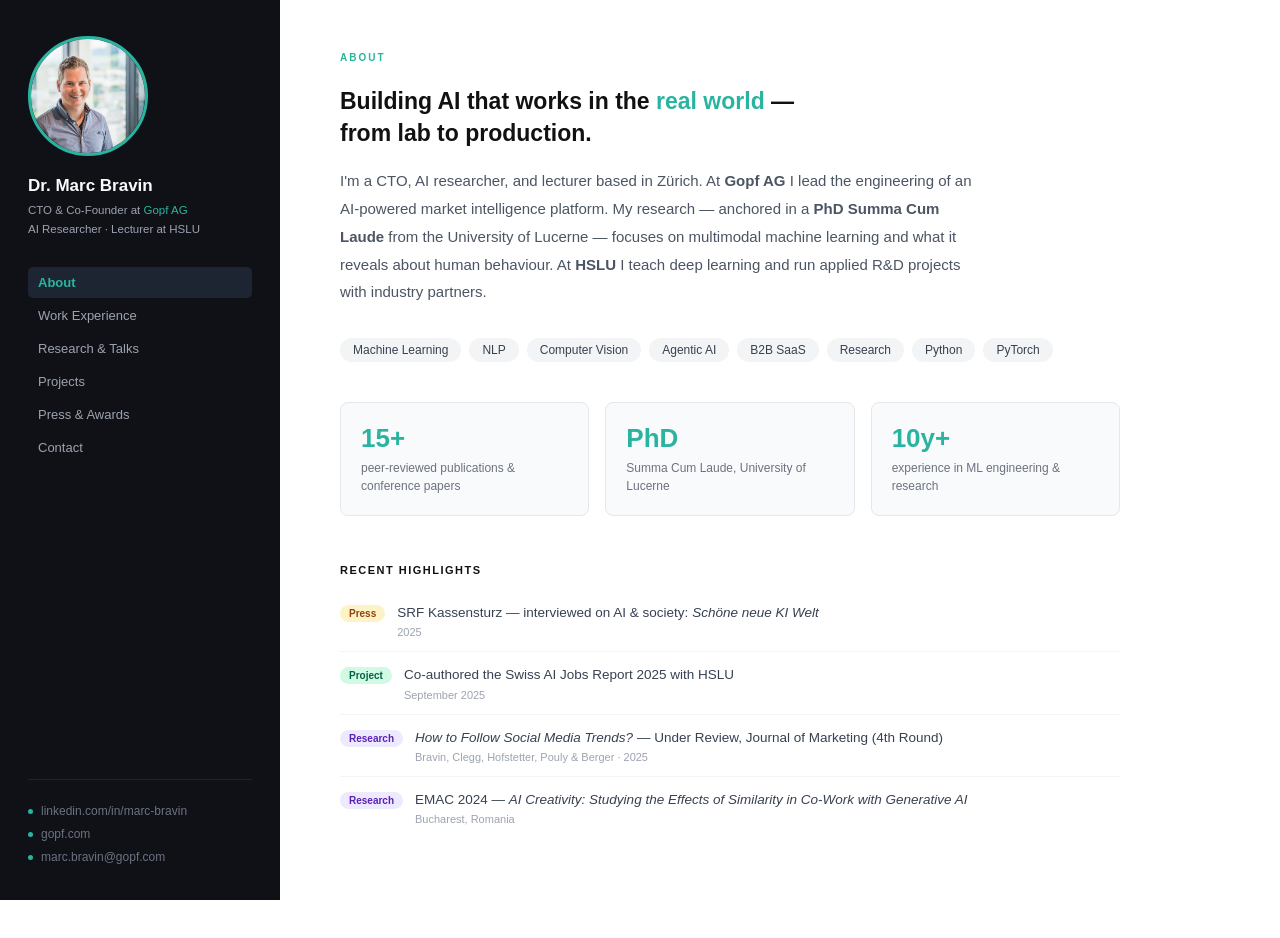
==== index.html @ 8e1df4fa "feat: add about page" ====
<!DOCTYPE html>
<html lang="en">
<head>
  <meta charset="UTF-8">
  <meta name="viewport" content="width=device-width, initial-scale=1.0">
  <title>Dr. Marc Bravin</title>
  <link rel="stylesheet" href="assets/style.css">
</head>
<body>

<aside class="sidebar">
  <div class="sidebar-photo">
    <img src="assets/foto_marc_bravin.jpeg" alt="Dr. Marc Bravin">
  </div>
  <h1>Dr. Marc Bravin</h1>
  <p class="subtitle">
    CTO &amp; Co-Founder at <span>Gopf AG</span><br>
    AI Researcher · Lecturer at HSLU
  </p>
  <nav>
    <a href="index.html" class="active">About</a>
    <a href="work.html">Work Experience</a>
    <a href="research.html">Research &amp; Talks</a>
    <a href="projects.html">Projects</a>
    <a href="press.html">Press &amp; Awards</a>
    <a href="contact.html">Contact</a>
  </nav>
  <div class="sidebar-links">
    <a href="https://www.linkedin.com/in/marc-bravin" target="_blank"><span class="dot"></span>linkedin.com/in/marc-bravin</a>
    <a href="https://gopf.com" target="_blank"><span class="dot"></span>gopf.com</a>
    <a href="mailto:marc.bravin@gopf.com"><span class="dot"></span>marc.bravin@gopf.com</a>
  </div>
</aside>

<main class="main">
  <p class="section-label">About</p>

  <h1 class="page-title">
    Building AI that works in the <em>real world</em> —<br>
    from lab to production.
  </h1>

  <p class="lead">
    I'm a CTO, AI researcher, and lecturer based in Zürich. At <strong>Gopf AG</strong>
    I lead the engineering of an AI-powered market intelligence platform. My research —
    anchored in a <strong>PhD Summa Cum Laude</strong> from the University of Lucerne —
    focuses on multimodal machine learning and what it reveals about human behaviour.
    At <strong>HSLU</strong> I teach deep learning and run applied R&amp;D projects with
    industry partners.
  </p>

  <div class="badges">
    <span class="badge">Machine Learning</span>
    <span class="badge">NLP</span>
    <span class="badge">Computer Vision</span>
    <span class="badge">Agentic AI</span>
    <span class="badge">B2B SaaS</span>
    <span class="badge">Research</span>
    <span class="badge">Python</span>
    <span class="badge">PyTorch</span>
  </div>

  <div class="highlights">
    <div class="highlight-card">
      <div class="num">15+</div>
      <div class="desc">peer-reviewed publications &amp; conference papers</div>
    </div>
    <div class="highlight-card">
      <div class="num">PhD</div>
      <div class="desc">Summa Cum Laude, University of Lucerne</div>
    </div>
    <div class="highlight-card">
      <div class="num">10y+</div>
      <div class="desc">experience in ML engineering &amp; research</div>
    </div>
  </div>

  <div class="recent-section">
    <h3>Recent Highlights</h3>
    <div class="recent-item">
      <span class="recent-tag tag-press">Press</span>
      <div>
        <div class="item-text">SRF Kassensturz — interviewed on AI &amp; society: <em>Schöne neue KI Welt</em></div>
        <div class="item-date">2025</div>
      </div>
    </div>
    <div class="recent-item">
      <span class="recent-tag tag-project">Project</span>
      <div>
        <div class="item-text">Co-authored the Swiss AI Jobs Report 2025 with HSLU</div>
        <div class="item-date">September 2025</div>
      </div>
    </div>
    <div class="recent-item">
      <span class="recent-tag tag-research">Research</span>
      <div>
        <div class="item-text"><em>How to Follow Social Media Trends?</em> — Under Review, Journal of Marketing (4th Round)</div>
        <div class="item-date">Bravin, Clegg, Hofstetter, Pouly &amp; Berger · 2025</div>
      </div>
    </div>
    <div class="recent-item">
      <span class="recent-tag tag-research">Research</span>
      <div>
        <div class="item-text">EMAC 2024 — <em>AI Creativity: Studying the Effects of Similarity in Co-Work with Generative AI</em></div>
        <div class="item-date">Bucharest, Romania</div>
      </div>
    </div>
  </div>
</main>

</body>
</html>
---- assets/style.css ----
/* ===== RESET & BASE ===== */
*, *::before, *::after { box-sizing: border-box; margin: 0; padding: 0; }
html { font-size: 16px; }
body {
  font-family: -apple-system, BlinkMacSystemFont, 'Segoe UI', Helvetica, Arial, sans-serif;
  display: flex;
  min-height: 100vh;
  background: #fff;
  color: #374151;
}
a { color: inherit; text-decoration: none; }

/* ===== SIDEBAR ===== */
.sidebar {
  width: 280px;
  min-width: 280px;
  background: #0f1117;
  color: #fff;
  position: fixed;
  top: 0; left: 0; bottom: 0;
  display: flex;
  flex-direction: column;
  padding: 36px 28px;
  overflow-y: auto;
  z-index: 100;
}
.sidebar-photo {
  width: 120px;
  height: 120px;
  border-radius: 50%;
  border: 3px solid #2ab4a0;
  overflow: hidden;
  margin-bottom: 20px;
  flex-shrink: 0;
}
.sidebar-photo img {
  width: 100%;
  height: 100%;
  object-fit: cover;
  display: block;
}
.sidebar h1 {
  font-size: 17px;
  font-weight: 700;
  color: #f9fafb;
  margin-bottom: 5px;
}
.sidebar .subtitle {
  font-size: 11.5px;
  color: #9ca3af;
  line-height: 1.65;
  margin-bottom: 28px;
}
.sidebar .subtitle span { color: #2ab4a0; }

/* ===== NAV ===== */
nav { display: flex; flex-direction: column; gap: 2px; }
nav a {
  display: block;
  padding: 8px 10px;
  border-radius: 5px;
  font-size: 13px;
  color: #9ca3af;
  transition: background 0.15s, color 0.15s;
}
nav a:hover { background: #1e2532; color: #f9fafb; }
nav a.active { background: #1e2532; color: #2ab4a0; font-weight: 600; }

/* ===== SIDEBAR LINKS ===== */
.sidebar-links {
  margin-top: auto;
  padding-top: 24px;
  border-top: 1px solid #1e2532;
  display: flex;
  flex-direction: column;
  gap: 9px;
}
.sidebar-links a {
  font-size: 12px;
  color: #6b7280;
  display: flex;
  align-items: center;
  gap: 8px;
  transition: color 0.15s;
}
.sidebar-links a:hover { color: #2ab4a0; }
.dot {
  width: 5px;
  height: 5px;
  border-radius: 50%;
  background: #2ab4a0;
  flex-shrink: 0;
}

/* ===== MAIN CONTENT ===== */
.main {
  margin-left: 280px;
  flex: 1;
  padding: 52px 60px;
  max-width: 900px;
}

/* ===== TYPOGRAPHY ===== */
.section-label {
  font-size: 10px;
  font-weight: 700;
  letter-spacing: 2px;
  color: #2ab4a0;
  text-transform: uppercase;
  margin-bottom: 22px;
}
.page-title {
  font-size: 23px;
  font-weight: 700;
  color: #111;
  line-height: 1.4;
  margin-bottom: 18px;
}
.page-title em { color: #2ab4a0; font-style: normal; }
.lead {
  font-size: 15px;
  color: #4b5563;
  line-height: 1.85;
  margin-bottom: 32px;
  max-width: 640px;
}

/* ===== BADGES ===== */
.badges { display: flex; flex-wrap: wrap; gap: 8px; margin-bottom: 40px; }
.badge {
  background: #f3f4f6;
  color: #374151;
  padding: 5px 13px;
  border-radius: 20px;
  font-size: 12px;
  font-weight: 500;
}

/* ===== HIGHLIGHT CARDS ===== */
.highlights {
  display: grid;
  grid-template-columns: repeat(3, 1fr);
  gap: 16px;
  margin-bottom: 48px;
}
.highlight-card {
  background: #f9fafb;
  border: 1px solid #e5e7eb;
  border-radius: 8px;
  padding: 20px;
}
.highlight-card .num {
  font-size: 26px;
  font-weight: 800;
  color: #2ab4a0;
  margin-bottom: 5px;
}
.highlight-card .desc {
  font-size: 12px;
  color: #6b7280;
  line-height: 1.5;
}

/* ===== RECENT HIGHLIGHTS ===== */
.recent-section { margin-bottom: 48px; }
.recent-section h3 {
  font-size: 11px;
  font-weight: 700;
  color: #111;
  letter-spacing: 1.5px;
  text-transform: uppercase;
  margin-bottom: 14px;
}
.recent-item {
  display: flex;
  align-items: flex-start;
  gap: 12px;
  padding: 13px 0;
  border-bottom: 1px solid #f3f4f6;
}
.recent-item:last-child { border-bottom: none; }
.recent-tag {
  font-size: 10px;
  font-weight: 600;
  padding: 3px 9px;
  border-radius: 10px;
  white-space: nowrap;
  margin-top: 2px;
  flex-shrink: 0;
}
.tag-press { background: #fef3c7; color: #92400e; }
.tag-research { background: #ede9fe; color: #5b21b6; }
.tag-project { background: #d1fae5; color: #065f46; }
.recent-item .item-text { font-size: 13.5px; color: #374151; line-height: 1.5; }
.recent-item .item-date { font-size: 11px; color: #9ca3af; margin-top: 3px; }

/* ===== TIMELINE (Work Experience) ===== */
.timeline { display: flex; flex-direction: column; gap: 0; }
.timeline-item {
  display: flex;
  gap: 24px;
  padding-bottom: 36px;
  position: relative;
}
.timeline-item::before {
  content: '';
  position: absolute;
  left: 11px;
  top: 20px;
  bottom: 0;
  width: 2px;
  background: #e5e7eb;
}
.timeline-item:last-child::before { display: none; }
.timeline-dot {
  width: 24px;
  height: 24px;
  border-radius: 50%;
  border: 2px solid #e5e7eb;
  background: #fff;
  flex-shrink: 0;
  margin-top: 2px;
  z-index: 1;
}
.timeline-dot.active {
  border-color: #2ab4a0;
  background: #2ab4a0;
}
.timeline-body { flex: 1; }
.timeline-role {
  font-size: 15px;
  font-weight: 700;
  color: #111;
  margin-bottom: 2px;
}
.timeline-company {
  font-size: 13px;
  color: #2ab4a0;
  font-weight: 600;
  margin-bottom: 3px;
}
.timeline-date {
  font-size: 12px;
  color: #9ca3af;
  margin-bottom: 10px;
}
.timeline-body ul {
  padding-left: 16px;
  display: flex;
  flex-direction: column;
  gap: 5px;
}
.timeline-body li { font-size: 13.5px; color: #4b5563; line-height: 1.6; }

/* ===== PUBLICATIONS ===== */
.pub-section { margin-bottom: 40px; }
.pub-section-title {
  font-size: 11px;
  font-weight: 700;
  letter-spacing: 1.5px;
  text-transform: uppercase;
  color: #111;
  margin-bottom: 16px;
  padding-bottom: 8px;
  border-bottom: 2px solid #2ab4a0;
}
.featured-paper {
  background: #f0fdf9;
  border: 1px solid #2ab4a0;
  border-radius: 8px;
  padding: 20px;
  margin-bottom: 32px;
}
.featured-paper .paper-badge {
  display: inline-block;
  background: #2ab4a0;
  color: #fff;
  font-size: 10px;
  font-weight: 700;
  letter-spacing: 1px;
  text-transform: uppercase;
  padding: 3px 10px;
  border-radius: 10px;
  margin-bottom: 10px;
}
.featured-paper .paper-title {
  font-size: 15px;
  font-weight: 700;
  color: #111;
  margin-bottom: 6px;
}
.featured-paper .paper-authors {
  font-size: 12.5px;
  color: #6b7280;
  margin-bottom: 8px;
}
.featured-paper .paper-meta {
  font-size: 12px;
  color: #4b5563;
}
.featured-paper .paper-meta a { color: #2ab4a0; text-decoration: underline; }
.pub-entry {
  padding: 14px 0;
  border-bottom: 1px solid #f3f4f6;
}
.pub-entry:last-child { border-bottom: none; }
.pub-entry .pub-title {
  font-size: 13.5px;
  font-weight: 600;
  color: #111;
  margin-bottom: 4px;
  font-style: italic;
}
.pub-entry .pub-authors { font-size: 12.5px; color: #4b5563; margin-bottom: 3px; }
.pub-entry .pub-venue { font-size: 12px; color: #9ca3af; }

/* ===== TEACHING TABLE ===== */
.table-wrap { overflow-x: auto; margin-bottom: 40px; }
table { width: 100%; border-collapse: collapse; font-size: 13.5px; }
thead th {
  text-align: left;
  font-size: 10px;
  font-weight: 700;
  letter-spacing: 1px;
  text-transform: uppercase;
  color: #9ca3af;
  padding: 8px 12px;
  border-bottom: 2px solid #e5e7eb;
}
tbody td {
  padding: 12px 12px;
  border-bottom: 1px solid #f3f4f6;
  color: #374151;
  vertical-align: top;
}
tbody tr:last-child td { border-bottom: none; }

/* ===== PROJECT CARDS ===== */
.project-grid {
  display: grid;
  grid-template-columns: repeat(2, 1fr);
  gap: 20px;
  margin-bottom: 48px;
}
.project-card {
  background: #f9fafb;
  border: 1px solid #e5e7eb;
  border-radius: 8px;
  padding: 22px;
  transition: border-color 0.15s;
}
.project-card:hover { border-color: #2ab4a0; }
.project-card .project-tag {
  font-size: 10px;
  font-weight: 700;
  color: #2ab4a0;
  letter-spacing: 1px;
  text-transform: uppercase;
  margin-bottom: 8px;
}
.project-card .project-title {
  font-size: 15px;
  font-weight: 700;
  color: #111;
  margin-bottom: 8px;
  line-height: 1.35;
}
.project-card .project-desc {
  font-size: 13px;
  color: #6b7280;
  line-height: 1.65;
}

/* ===== PRESS ===== */
.press-section { margin-bottom: 36px; }
.press-section-title {
  font-size: 11px;
  font-weight: 700;
  letter-spacing: 1.5px;
  text-transform: uppercase;
  color: #111;
  margin-bottom: 14px;
  padding-bottom: 6px;
  border-bottom: 1px solid #e5e7eb;
}
.press-item {
  display: flex;
  align-items: flex-start;
  gap: 16px;
  padding: 12px 0;
  border-bottom: 1px solid #f3f4f6;
}
.press-item:last-child { border-bottom: none; }
.press-year {
  font-size: 12px;
  font-weight: 700;
  color: #9ca3af;
  min-width: 36px;
  margin-top: 2px;
}
.press-outlet { font-size: 13.5px; font-weight: 600; color: #111; margin-bottom: 2px; }
.press-topic { font-size: 13px; color: #6b7280; font-style: italic; }

/* ===== AWARDS ===== */
.awards-table tbody tr:hover td { background: #f9fafb; }

/* ===== CONTACT ===== */
.contact-grid {
  display: flex;
  flex-direction: column;
  gap: 14px;
  max-width: 400px;
  margin-bottom: 40px;
}
.contact-item {
  display: flex;
  align-items: center;
  gap: 14px;
  font-size: 15px;
  color: #374151;
}
.contact-item .contact-label {
  font-size: 11px;
  font-weight: 700;
  letter-spacing: 1px;
  text-transform: uppercase;
  color: #9ca3af;
  min-width: 70px;
}
.contact-item a { color: #2ab4a0; }
.contact-item a:hover { text-decoration: underline; }

/* ===== RESPONSIVE ===== */
@media (max-width: 768px) {
  body { flex-direction: column; }
  .sidebar {
    position: static;
    width: 100%;
    min-width: 0;
    padding: 24px 20px;
    flex-direction: row;
    flex-wrap: wrap;
    align-items: center;
    gap: 16px;
  }
  .sidebar-photo { width: 64px; height: 64px; margin-bottom: 0; }
  .sidebar h1 { font-size: 15px; }
  .sidebar .subtitle { display: none; }
  nav { flex-direction: row; flex-wrap: wrap; gap: 4px; }
  .sidebar-links { display: none; }
  .main { margin-left: 0; padding: 32px 20px; }
  .highlights { grid-template-columns: 1fr 1fr; }
  .project-grid { grid-template-columns: 1fr; }
}
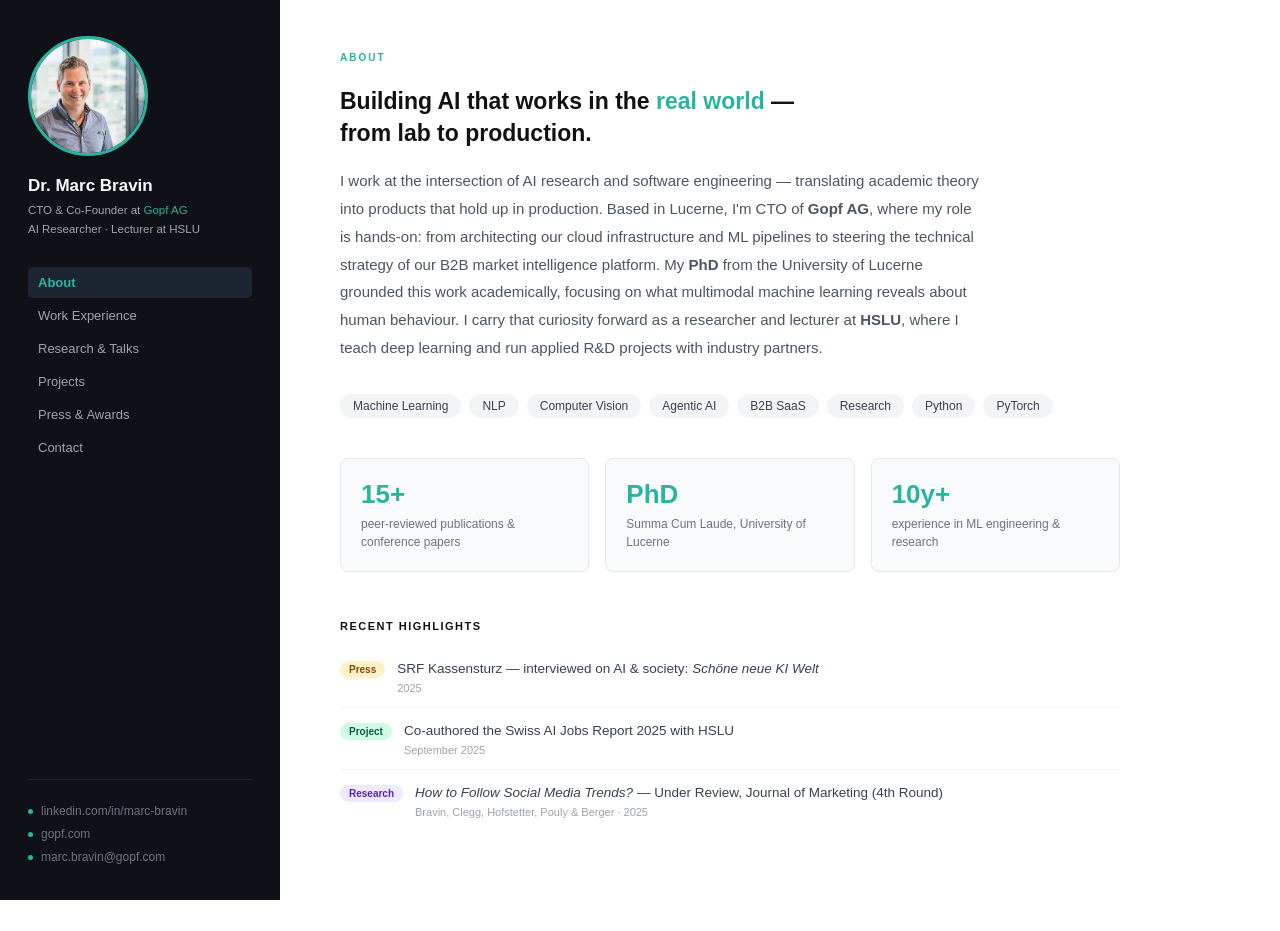
==== commit e577e8e9: "Added content" ====
--- a/index.html
+++ b/index.html
@@ -41,12 +41,15 @@
   </h1>
 
   <p class="lead">
-    I'm a CTO, AI researcher, and lecturer based in Zürich. At <strong>Gopf AG</strong>
-    I lead the engineering of an AI-powered market intelligence platform. My research —
-    anchored in a <strong>PhD Summa Cum Laude</strong> from the University of Lucerne —
-    focuses on multimodal machine learning and what it reveals about human behaviour.
-    At <strong>HSLU</strong> I teach deep learning and run applied R&amp;D projects with
-    industry partners.
+    I work at the intersection of AI research and software engineering — translating academic
+    theory into products that hold up in production. Based in Lucerne, I'm CTO of
+    <strong>Gopf AG</strong>, where my role is hands-on: from architecting our cloud
+    infrastructure and ML pipelines to steering the technical strategy of our B2B market
+    intelligence platform. My <strong>PhD</strong> from the University of Lucerne grounded
+    this work academically, focusing on what multimodal machine learning reveals about human
+    behaviour. I carry that curiosity forward as a researcher and lecturer at
+    <strong>HSLU</strong>, where I teach deep learning and run applied R&amp;D projects
+    with industry partners.
   </p>
 
   <div class="badges">
@@ -98,13 +101,6 @@
         <div class="item-date">Bravin, Clegg, Hofstetter, Pouly &amp; Berger · 2025</div>
       </div>
     </div>
-    <div class="recent-item">
-      <span class="recent-tag tag-research">Research</span>
-      <div>
-        <div class="item-text">EMAC 2024 — <em>AI Creativity: Studying the Effects of Similarity in Co-Work with Generative AI</em></div>
-        <div class="item-date">Bucharest, Romania</div>
-      </div>
-    </div>
   </div>
 </main>
 
--- a/assets/style.css
+++ b/assets/style.css
@@ -370,6 +370,22 @@
   color: #6b7280;
   line-height: 1.65;
 }
+.project-links {
+  display: flex;
+  flex-wrap: wrap;
+  gap: 8px;
+  margin-top: 14px;
+}
+.project-links a {
+  font-size: 11px;
+  font-weight: 600;
+  color: #2ab4a0;
+  border: 1px solid #2ab4a0;
+  padding: 3px 10px;
+  border-radius: 10px;
+  transition: background 0.15s, color 0.15s;
+}
+.project-links a:hover { background: #2ab4a0; color: #fff; }
 
 /* ===== PRESS ===== */
 .press-section { margin-bottom: 36px; }
@@ -399,6 +415,8 @@
   margin-top: 2px;
 }
 .press-outlet { font-size: 13.5px; font-weight: 600; color: #111; margin-bottom: 2px; }
+.press-outlet a { color: #2ab4a0; }
+.press-outlet a:hover { text-decoration: underline; }
 .press-topic { font-size: 13px; color: #6b7280; font-style: italic; }
 
 /* ===== AWARDS ===== */
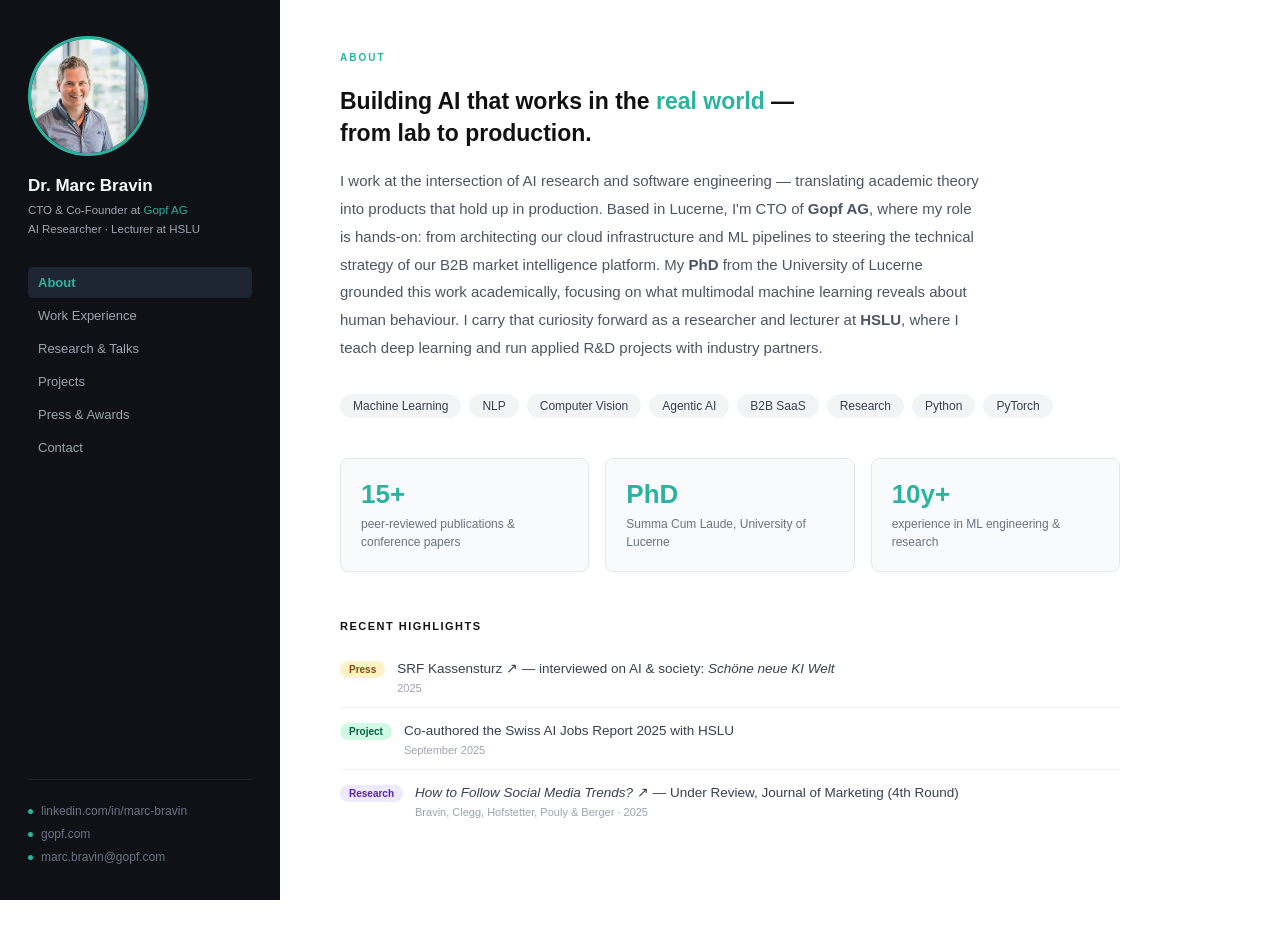
==== commit 8a5a32ef: "Updated content" ====
--- a/index.html
+++ b/index.html
@@ -4,13 +4,14 @@
   <meta charset="UTF-8">
   <meta name="viewport" content="width=device-width, initial-scale=1.0">
   <title>Dr. Marc Bravin</title>
+  <meta name="description" content="Dr. Marc Bravin — CTO &amp; Co-Founder at Gopf AG, AI Researcher, and Lecturer at HSLU. Building AI that works in the real world.">
   <link rel="stylesheet" href="assets/style.css">
 </head>
 <body>
 
 <aside class="sidebar">
   <div class="sidebar-photo">
-    <img src="assets/foto_marc_bravin.jpeg" alt="Dr. Marc Bravin">
+    <img src="assets/foto_marc_bravin.jpeg" alt="Photo of Dr. Marc Bravin">
   </div>
   <h1>Dr. Marc Bravin</h1>
   <p class="subtitle">
@@ -26,8 +27,8 @@
     <a href="contact.html">Contact</a>
   </nav>
   <div class="sidebar-links">
-    <a href="https://www.linkedin.com/in/marc-bravin" target="_blank"><span class="dot"></span>linkedin.com/in/marc-bravin</a>
-    <a href="https://gopf.com" target="_blank"><span class="dot"></span>gopf.com</a>
+    <a href="https://www.linkedin.com/in/marc-bravin" target="_blank" rel="noopener noreferrer"><span class="dot"></span>linkedin.com/in/marc-bravin</a>
+    <a href="https://gopf.com" target="_blank" rel="noopener noreferrer"><span class="dot"></span>gopf.com</a>
     <a href="mailto:marc.bravin@gopf.com"><span class="dot"></span>marc.bravin@gopf.com</a>
   </div>
 </aside>
@@ -83,7 +84,7 @@
     <div class="recent-item">
       <span class="recent-tag tag-press">Press</span>
       <div>
-        <div class="item-text">SRF Kassensturz — interviewed on AI &amp; society: <em>Schöne neue KI Welt</em></div>
+        <div class="item-text"><a href="https://medien.srf.ch/-/-kassensturz-schone-neue-ki-welt-hohere-preise-und-weniger-jobs-" target="_blank" rel="noopener noreferrer">SRF Kassensturz ↗</a> — interviewed on AI &amp; society: <em>Schöne neue KI Welt</em></div>
         <div class="item-date">2025</div>
       </div>
     </div>
@@ -97,7 +98,7 @@
     <div class="recent-item">
       <span class="recent-tag tag-research">Research</span>
       <div>
-        <div class="item-text"><em>How to Follow Social Media Trends?</em> — Under Review, Journal of Marketing (4th Round)</div>
+        <div class="item-text"><a href="https://papers.ssrn.com/sol3/papers.cfm?abstract_id=5117564" target="_blank" rel="noopener noreferrer"><em>How to Follow Social Media Trends?</em> ↗</a> — Under Review, Journal of Marketing (4th Round)</div>
         <div class="item-date">Bravin, Clegg, Hofstetter, Pouly &amp; Berger · 2025</div>
       </div>
     </div>
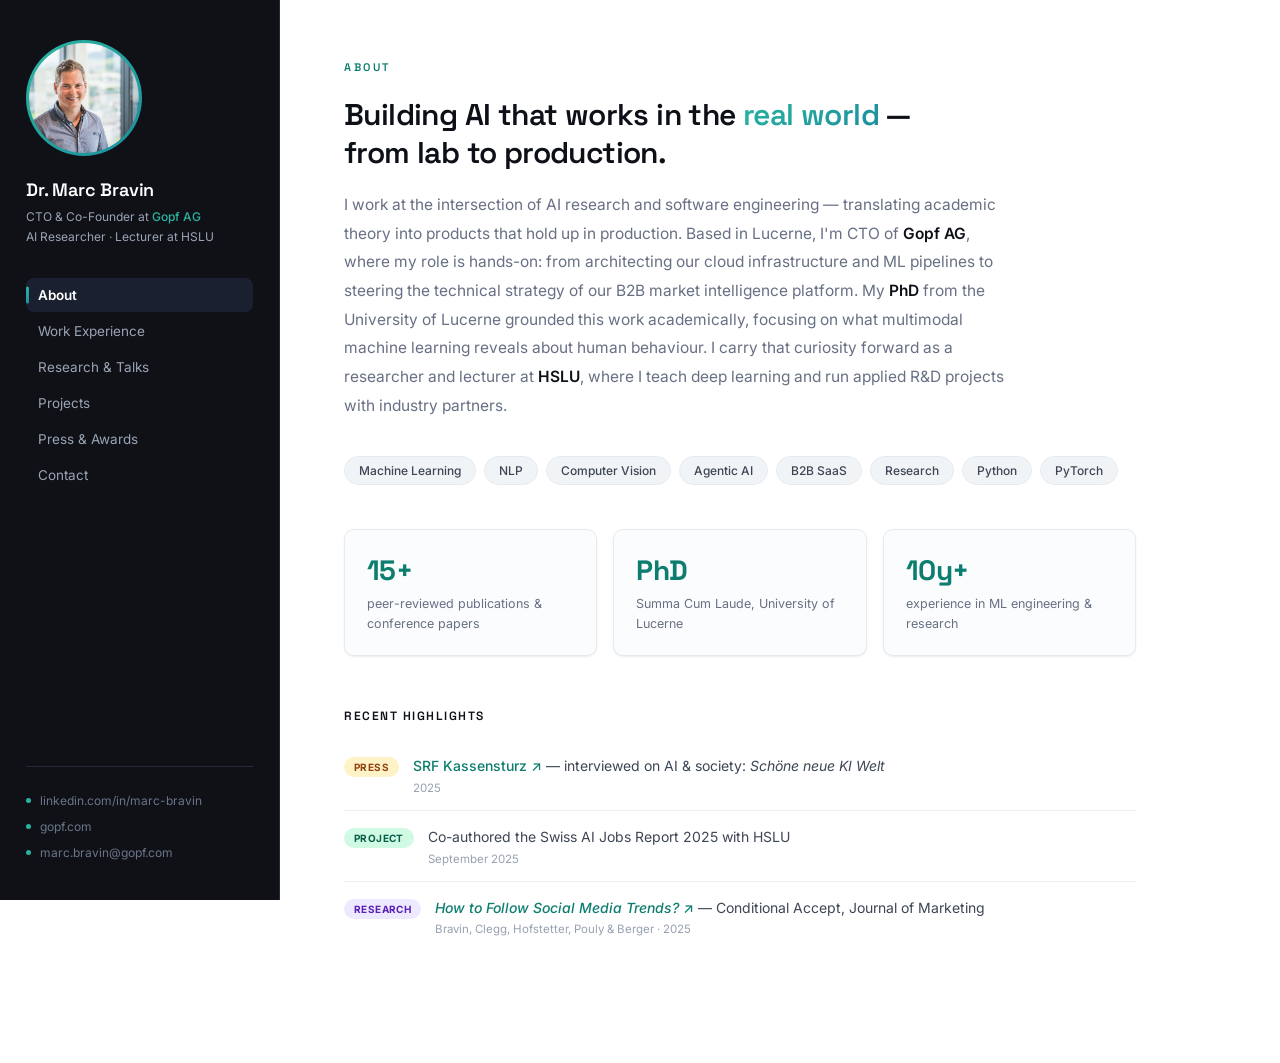
==== commit 241167dc: "Improved styling" ====
--- a/index.html
+++ b/index.html
@@ -5,6 +5,9 @@
   <meta name="viewport" content="width=device-width, initial-scale=1.0">
   <title>Dr. Marc Bravin</title>
   <meta name="description" content="Dr. Marc Bravin — CTO &amp; Co-Founder at Gopf AG, AI Researcher, and Lecturer at HSLU. Building AI that works in the real world.">
+  <link rel="preconnect" href="https://fonts.googleapis.com">
+  <link rel="preconnect" href="https://fonts.gstatic.com" crossorigin>
+  <link href="https://fonts.googleapis.com/css2?family=Inter:wght@400;500;600;700&family=Space+Grotesk:wght@400;500;600;700&display=swap" rel="stylesheet">
   <link rel="stylesheet" href="assets/style.css">
 </head>
 <body>
@@ -98,7 +101,7 @@
     <div class="recent-item">
       <span class="recent-tag tag-research">Research</span>
       <div>
-        <div class="item-text"><a href="https://papers.ssrn.com/sol3/papers.cfm?abstract_id=5117564" target="_blank" rel="noopener noreferrer"><em>How to Follow Social Media Trends?</em> ↗</a> — Under Review, Journal of Marketing (4th Round)</div>
+        <div class="item-text"><a href="https://papers.ssrn.com/sol3/papers.cfm?abstract_id=5117564" target="_blank" rel="noopener noreferrer"><em>How to Follow Social Media Trends?</em> ↗</a> — Conditional Accept, Journal of Marketing</div>
         <div class="item-date">Bravin, Clegg, Hofstetter, Pouly &amp; Berger · 2025</div>
       </div>
     </div>
--- a/assets/style.css
+++ b/assets/style.css
@@ -1,94 +1,184 @@
+/* ===== DESIGN TOKENS ===== */
+:root {
+  /* Brand */
+  --accent: #2ab4a0;            /* decorative fills, borders, dots */
+  --accent-ink: #0c7d6e;        /* teal for TEXT — meets 4.5:1 on light bg */
+  --accent-soft: #e9f9f5;
+  --accent-grad: linear-gradient(135deg, #2ab4a0 0%, #1c8f9e 100%);
+
+  /* Surfaces */
+  --bg: #ffffff;
+  --surface: #fbfcfd;
+  --surface-hover: #f5f7f9;
+  --surface-2: #f1f4f7;
+
+  /* Lines */
+  --border: #e6eaef;
+  --border-subtle: #eef1f4;
+
+  /* Text */
+  --text: #3d4654;
+  --text-strong: #0d1117;
+  --text-muted: #677084;
+  --text-faint: #98a1b0;
+
+  /* Sidebar (always dark) */
+  --sb-bg: #0f1117;
+  --sb-surface: #1a2030;
+  --sb-border: #232b3a;
+  --sb-text: #f5f7fa;
+  --sb-muted: #9aa4b5;
+  --sb-faint: #6b7589;
+
+  /* Radii */
+  --r-sm: 8px;
+  --r-md: 10px;
+  --r-lg: 14px;
+  --r-pill: 999px;
+
+  /* Shadows */
+  --shadow-sm: 0 1px 2px rgba(13, 17, 23, .04), 0 1px 3px rgba(13, 17, 23, .05);
+  --shadow-md: 0 6px 16px rgba(13, 17, 23, .08), 0 2px 6px rgba(13, 17, 23, .05);
+
+  /* Fonts */
+  --font-body: 'Inter', -apple-system, BlinkMacSystemFont, 'Segoe UI', Helvetica, Arial, sans-serif;
+  --font-display: 'Space Grotesk', var(--font-body);
+
+  /* Motion */
+  --ease: cubic-bezier(0.22, 1, 0.36, 1);
+  --t-fast: 0.16s;
+  --t-med: 0.28s;
+}
+
 /* ===== RESET & BASE ===== */
 *, *::before, *::after { box-sizing: border-box; margin: 0; padding: 0; }
-html { font-size: 16px; }
+html { font-size: 16px; -webkit-text-size-adjust: 100%; }
 body {
-  font-family: -apple-system, BlinkMacSystemFont, 'Segoe UI', Helvetica, Arial, sans-serif;
-  display: flex;
-  min-height: 100vh;
-  background: #fff;
-  color: #374151;
+  font-family: var(--font-body);
+  font-size: 15px;
+  -webkit-font-smoothing: antialiased;
+  -moz-osx-font-smoothing: grayscale;
+  text-rendering: optimizeLegibility;
+  display: flex;
+  min-height: 100dvh;
+  background: var(--bg);
+  color: var(--text);
 }
 a { color: inherit; text-decoration: none; }
+
+/* Visible focus for keyboard users (was missing) */
+:focus-visible {
+  outline: 2px solid var(--accent);
+  outline-offset: 3px;
+  border-radius: 4px;
+}
+:focus:not(:focus-visible) { outline: none; }
+
+/* ===== UTILITIES ===== */
+.mt-section { margin-top: 48px; }
+.meta-note { color: var(--text-faint); font-size: 0.85em; font-weight: 400; }
+.accent-ink { color: var(--accent-ink); }
 
 /* ===== SIDEBAR ===== */
 .sidebar {
   width: 280px;
   min-width: 280px;
-  background: #0f1117;
-  color: #fff;
+  background: var(--sb-bg);
+  color: var(--sb-text);
   position: fixed;
   top: 0; left: 0; bottom: 0;
   display: flex;
   flex-direction: column;
-  padding: 36px 28px;
+  padding: 40px 26px;
   overflow-y: auto;
   z-index: 100;
+  border-right: 1px solid var(--sb-border);
 }
 .sidebar-photo {
-  width: 120px;
-  height: 120px;
+  position: relative;
+  width: 116px;
+  height: 116px;
   border-radius: 50%;
-  border: 3px solid #2ab4a0;
+  padding: 3px;
+  background: var(--accent-grad);
   overflow: hidden;
-  margin-bottom: 20px;
+  margin-bottom: 22px;
   flex-shrink: 0;
 }
 .sidebar-photo img {
   width: 100%;
   height: 100%;
+  border-radius: 50%;
   object-fit: cover;
   display: block;
 }
 .sidebar h1 {
-  font-size: 17px;
-  font-weight: 700;
-  color: #f9fafb;
-  margin-bottom: 5px;
+  font-family: var(--font-display);
+  font-size: 18px;
+  font-weight: 600;
+  letter-spacing: -0.01em;
+  color: #fff;
+  margin-bottom: 6px;
 }
 .sidebar .subtitle {
-  font-size: 11.5px;
-  color: #9ca3af;
-  line-height: 1.65;
-  margin-bottom: 28px;
-}
-.sidebar .subtitle span { color: #2ab4a0; }
+  font-size: 12px;
+  color: var(--sb-muted);
+  line-height: 1.7;
+  margin-bottom: 30px;
+}
+.sidebar .subtitle span { color: var(--accent); font-weight: 500; }
 
 /* ===== NAV ===== */
 nav { display: flex; flex-direction: column; gap: 2px; }
 nav a {
+  position: relative;
   display: block;
-  padding: 8px 10px;
-  border-radius: 5px;
-  font-size: 13px;
-  color: #9ca3af;
-  transition: background 0.15s, color 0.15s;
-}
-nav a:hover { background: #1e2532; color: #f9fafb; }
-nav a.active { background: #1e2532; color: #2ab4a0; font-weight: 600; }
+  padding: 9px 12px;
+  border-radius: var(--r-sm);
+  font-size: 13.5px;
+  color: var(--sb-muted);
+  transition: background var(--t-fast) var(--ease), color var(--t-fast) var(--ease);
+}
+nav a:hover { background: var(--sb-surface); color: #fff; }
+nav a.active {
+  background: var(--sb-surface);
+  color: #fff;
+  font-weight: 600;
+}
+nav a.active::before {
+  content: '';
+  position: absolute;
+  left: 0; top: 50%;
+  transform: translateY(-50%);
+  width: 3px;
+  height: 17px;
+  border-radius: var(--r-pill);
+  background: var(--accent-grad);
+}
 
 /* ===== SIDEBAR LINKS ===== */
 .sidebar-links {
   margin-top: auto;
-  padding-top: 24px;
-  border-top: 1px solid #1e2532;
+  padding-top: 26px;
+  border-top: 1px solid var(--sb-border);
   display: flex;
   flex-direction: column;
-  gap: 9px;
+  gap: 11px;
 }
 .sidebar-links a {
   font-size: 12px;
-  color: #6b7280;
+  color: var(--sb-faint);
   display: flex;
   align-items: center;
-  gap: 8px;
-  transition: color 0.15s;
-}
-.sidebar-links a:hover { color: #2ab4a0; }
+  gap: 9px;
+  transition: color var(--t-fast) var(--ease);
+}
+.sidebar-links a:hover { color: var(--accent); }
 .dot {
   width: 5px;
   height: 5px;
   border-radius: 50%;
-  background: #2ab4a0;
+  background: var(--accent);
   flex-shrink: 0;
 }
 
@@ -96,44 +186,62 @@
 .main {
   margin-left: 280px;
   flex: 1;
-  padding: 52px 60px;
-  max-width: 900px;
+  padding: 60px 64px;
+  max-width: 920px;
 }
 
 /* ===== TYPOGRAPHY ===== */
 .section-label {
-  font-size: 10px;
-  font-weight: 700;
-  letter-spacing: 2px;
-  color: #2ab4a0;
+  font-family: var(--font-display);
+  font-size: 11px;
+  font-weight: 600;
+  letter-spacing: 2.5px;
+  color: var(--accent-ink);
   text-transform: uppercase;
   margin-bottom: 22px;
 }
 .page-title {
-  font-size: 23px;
-  font-weight: 700;
-  color: #111;
-  line-height: 1.4;
-  margin-bottom: 18px;
-}
-.page-title em { color: #2ab4a0; font-style: normal; }
+  font-family: var(--font-display);
+  font-size: 30px;
+  font-weight: 600;
+  letter-spacing: -0.02em;
+  color: var(--text-strong);
+  line-height: 1.25;
+  margin-bottom: 20px;
+}
+.page-title em {
+  font-style: normal;
+  background: var(--accent-grad);
+  -webkit-background-clip: text;
+  background-clip: text;
+  -webkit-text-fill-color: transparent;
+  color: var(--accent-ink);
+}
 .lead {
-  font-size: 15px;
-  color: #4b5563;
+  font-size: 15.5px;
+  color: var(--text-muted);
   line-height: 1.85;
-  margin-bottom: 32px;
-  max-width: 640px;
-}
+  margin-bottom: 36px;
+  max-width: 660px;
+}
+.lead strong { color: var(--text-strong); font-weight: 600; }
 
 /* ===== BADGES ===== */
-.badges { display: flex; flex-wrap: wrap; gap: 8px; margin-bottom: 40px; }
+.badges { display: flex; flex-wrap: wrap; gap: 8px; margin-bottom: 44px; }
 .badge {
-  background: #f3f4f6;
-  color: #374151;
-  padding: 5px 13px;
-  border-radius: 20px;
+  background: var(--surface-2);
+  border: 1px solid var(--border);
+  color: var(--text);
+  padding: 6px 14px;
+  border-radius: var(--r-pill);
   font-size: 12px;
   font-weight: 500;
+  transition: border-color var(--t-fast) var(--ease), color var(--t-fast) var(--ease), background var(--t-fast) var(--ease);
+}
+.badge:hover {
+  border-color: var(--accent);
+  color: var(--accent-ink);
+  background: var(--accent-soft);
 }
 
 /* ===== HIGHLIGHT CARDS ===== */
@@ -141,49 +249,61 @@
   display: grid;
   grid-template-columns: repeat(3, 1fr);
   gap: 16px;
-  margin-bottom: 48px;
+  margin-bottom: 52px;
 }
 .highlight-card {
-  background: #f9fafb;
-  border: 1px solid #e5e7eb;
-  border-radius: 8px;
-  padding: 20px;
+  background: var(--surface);
+  border: 1px solid var(--border);
+  border-radius: var(--r-md);
+  padding: 22px;
+  box-shadow: var(--shadow-sm);
+  transition: transform var(--t-med) var(--ease), box-shadow var(--t-med) var(--ease), border-color var(--t-med) var(--ease);
+}
+.highlight-card:hover {
+  transform: translateY(-3px);
+  box-shadow: var(--shadow-md);
+  border-color: var(--accent);
 }
 .highlight-card .num {
-  font-size: 26px;
-  font-weight: 800;
-  color: #2ab4a0;
-  margin-bottom: 5px;
+  font-family: var(--font-display);
+  font-size: 28px;
+  font-weight: 700;
+  letter-spacing: -0.02em;
+  color: var(--accent-ink);
+  margin-bottom: 6px;
 }
 .highlight-card .desc {
+  font-size: 12.5px;
+  color: var(--text-muted);
+  line-height: 1.55;
+}
+
+/* ===== RECENT HIGHLIGHTS ===== */
+.recent-section { margin-bottom: 52px; }
+.recent-section h3 {
+  font-family: var(--font-display);
   font-size: 12px;
-  color: #6b7280;
-  line-height: 1.5;
-}
-
-/* ===== RECENT HIGHLIGHTS ===== */
-.recent-section { margin-bottom: 48px; }
-.recent-section h3 {
-  font-size: 11px;
-  font-weight: 700;
-  color: #111;
+  font-weight: 600;
+  color: var(--text-strong);
   letter-spacing: 1.5px;
   text-transform: uppercase;
-  margin-bottom: 14px;
+  margin-bottom: 16px;
 }
 .recent-item {
   display: flex;
   align-items: flex-start;
-  gap: 12px;
-  padding: 13px 0;
-  border-bottom: 1px solid #f3f4f6;
+  gap: 14px;
+  padding: 15px 0;
+  border-bottom: 1px solid var(--border-subtle);
 }
 .recent-item:last-child { border-bottom: none; }
 .recent-tag {
   font-size: 10px;
-  font-weight: 600;
-  padding: 3px 9px;
-  border-radius: 10px;
+  font-weight: 700;
+  letter-spacing: 0.4px;
+  text-transform: uppercase;
+  padding: 4px 10px;
+  border-radius: var(--r-pill);
   white-space: nowrap;
   margin-top: 2px;
   flex-shrink: 0;
@@ -191,8 +311,10 @@
 .tag-press { background: #fef3c7; color: #92400e; }
 .tag-research { background: #ede9fe; color: #5b21b6; }
 .tag-project { background: #d1fae5; color: #065f46; }
-.recent-item .item-text { font-size: 13.5px; color: #374151; line-height: 1.5; }
-.recent-item .item-date { font-size: 11px; color: #9ca3af; margin-top: 3px; }
+.recent-item .item-text { font-size: 14px; color: var(--text); line-height: 1.55; }
+.recent-item .item-text a { color: var(--accent-ink); font-weight: 500; }
+.recent-item .item-text a:hover { text-decoration: underline; }
+.recent-item .item-date { font-size: 11.5px; color: var(--text-faint); margin-top: 4px; }
 
 /* ===== TIMELINE (Work Experience) ===== */
 .timeline { display: flex; flex-direction: column; gap: 0; }
@@ -206,247 +328,303 @@
   content: '';
   position: absolute;
   left: 11px;
-  top: 20px;
+  top: 22px;
   bottom: 0;
   width: 2px;
-  background: #e5e7eb;
+  background: var(--border);
 }
 .timeline-item:last-child::before { display: none; }
 .timeline-dot {
   width: 24px;
   height: 24px;
   border-radius: 50%;
-  border: 2px solid #e5e7eb;
-  background: #fff;
+  border: 2px solid var(--border);
+  background: var(--bg);
   flex-shrink: 0;
   margin-top: 2px;
   z-index: 1;
 }
 .timeline-dot.active {
-  border-color: #2ab4a0;
-  background: #2ab4a0;
+  border-color: var(--accent);
+  background: var(--accent);
+  box-shadow: 0 0 0 4px var(--accent-soft);
 }
 .timeline-body { flex: 1; }
 .timeline-role {
-  font-size: 15px;
-  font-weight: 700;
-  color: #111;
-  margin-bottom: 2px;
+  font-family: var(--font-display);
+  font-size: 16px;
+  font-weight: 600;
+  letter-spacing: -0.01em;
+  color: var(--text-strong);
+  margin-bottom: 3px;
 }
 .timeline-company {
   font-size: 13px;
-  color: #2ab4a0;
+  color: var(--accent-ink);
   font-weight: 600;
   margin-bottom: 3px;
 }
 .timeline-date {
   font-size: 12px;
-  color: #9ca3af;
+  color: var(--text-faint);
   margin-bottom: 10px;
 }
 .timeline-body ul {
   padding-left: 16px;
   display: flex;
   flex-direction: column;
-  gap: 5px;
-}
-.timeline-body li { font-size: 13.5px; color: #4b5563; line-height: 1.6; }
+  gap: 6px;
+}
+.timeline-body li { font-size: 13.5px; color: var(--text-muted); line-height: 1.6; }
+.timeline-body li::marker { color: var(--accent); }
+
+/* ===== SECTION TITLES (unified: publications + press) ===== */
+.pub-section, .press-section { margin-bottom: 40px; }
+.pub-section-title, .press-section-title {
+  font-family: var(--font-display);
+  font-size: 12px;
+  font-weight: 600;
+  letter-spacing: 1.5px;
+  text-transform: uppercase;
+  color: var(--text-strong);
+  margin-bottom: 18px;
+  padding-bottom: 10px;
+  position: relative;
+  border-bottom: 1px solid var(--border);
+}
+.pub-section-title::after, .press-section-title::after {
+  content: '';
+  position: absolute;
+  left: 0; bottom: -1px;
+  width: 40px;
+  height: 2px;
+  border-radius: var(--r-pill);
+  background: var(--accent-grad);
+}
 
 /* ===== PUBLICATIONS ===== */
-.pub-section { margin-bottom: 40px; }
-.pub-section-title {
-  font-size: 11px;
-  font-weight: 700;
-  letter-spacing: 1.5px;
-  text-transform: uppercase;
-  color: #111;
-  margin-bottom: 16px;
-  padding-bottom: 8px;
-  border-bottom: 2px solid #2ab4a0;
-}
 .featured-paper {
-  background: #f0fdf9;
-  border: 1px solid #2ab4a0;
-  border-radius: 8px;
-  padding: 20px;
+  background: var(--accent-soft);
+  border: 1px solid var(--accent);
+  border-radius: var(--r-md);
+  padding: 22px;
   margin-bottom: 32px;
+  box-shadow: var(--shadow-sm);
 }
 .featured-paper .paper-badge {
   display: inline-block;
-  background: #2ab4a0;
+  background: var(--accent-grad);
   color: #fff;
   font-size: 10px;
   font-weight: 700;
   letter-spacing: 1px;
   text-transform: uppercase;
-  padding: 3px 10px;
-  border-radius: 10px;
-  margin-bottom: 10px;
+  padding: 4px 11px;
+  border-radius: var(--r-pill);
+  margin-bottom: 12px;
 }
 .featured-paper .paper-title {
-  font-size: 15px;
-  font-weight: 700;
-  color: #111;
-  margin-bottom: 6px;
+  font-family: var(--font-display);
+  font-size: 16px;
+  font-weight: 600;
+  color: var(--text-strong);
+  line-height: 1.4;
+  margin-bottom: 7px;
 }
 .featured-paper .paper-authors {
   font-size: 12.5px;
-  color: #6b7280;
+  color: var(--text-muted);
   margin-bottom: 8px;
 }
-.featured-paper .paper-meta {
-  font-size: 12px;
-  color: #4b5563;
-}
-.featured-paper .paper-meta a { color: #2ab4a0; text-decoration: underline; }
+.featured-paper .paper-meta { font-size: 12px; color: var(--text); }
+.featured-paper .paper-meta a { color: var(--accent-ink); font-weight: 500; text-decoration: underline; }
 .pub-entry {
-  padding: 14px 0;
-  border-bottom: 1px solid #f3f4f6;
+  padding: 15px 0;
+  border-bottom: 1px solid var(--border-subtle);
 }
 .pub-entry:last-child { border-bottom: none; }
 .pub-entry .pub-title {
-  font-size: 13.5px;
-  font-weight: 600;
-  color: #111;
+  font-size: 14px;
+  font-weight: 600;
+  color: var(--text-strong);
   margin-bottom: 4px;
   font-style: italic;
 }
-.pub-entry .pub-authors { font-size: 12.5px; color: #4b5563; margin-bottom: 3px; }
-.pub-entry .pub-venue { font-size: 12px; color: #9ca3af; }
-
-/* ===== TEACHING TABLE ===== */
-.table-wrap { overflow-x: auto; margin-bottom: 40px; }
+.pub-entry .pub-authors { font-size: 12.5px; color: var(--text-muted); margin-bottom: 3px; }
+.pub-entry .pub-venue { font-size: 12px; color: var(--text-faint); }
+
+/* ===== TABLES (teaching / awards) ===== */
+.table-wrap {
+  overflow-x: auto;
+  margin-bottom: 40px;
+  border: 1px solid var(--border);
+  border-radius: var(--r-md);
+}
 table { width: 100%; border-collapse: collapse; font-size: 13.5px; }
 thead th {
   text-align: left;
+  font-family: var(--font-display);
   font-size: 10px;
-  font-weight: 700;
+  font-weight: 600;
   letter-spacing: 1px;
   text-transform: uppercase;
-  color: #9ca3af;
-  padding: 8px 12px;
-  border-bottom: 2px solid #e5e7eb;
+  color: var(--text-faint);
+  padding: 12px 14px;
+  background: var(--surface);
+  border-bottom: 1px solid var(--border);
 }
 tbody td {
-  padding: 12px 12px;
-  border-bottom: 1px solid #f3f4f6;
-  color: #374151;
+  padding: 13px 14px;
+  border-bottom: 1px solid var(--border-subtle);
+  color: var(--text);
   vertical-align: top;
 }
 tbody tr:last-child td { border-bottom: none; }
+.awards-table tbody tr { transition: background var(--t-fast) var(--ease); }
+.awards-table tbody tr:hover td { background: var(--surface-hover); }
 
 /* ===== PROJECT CARDS ===== */
 .project-grid {
   display: grid;
   grid-template-columns: repeat(2, 1fr);
   gap: 20px;
-  margin-bottom: 48px;
+  margin-bottom: 52px;
 }
 .project-card {
-  background: #f9fafb;
-  border: 1px solid #e5e7eb;
-  border-radius: 8px;
-  padding: 22px;
-  transition: border-color 0.15s;
-}
-.project-card:hover { border-color: #2ab4a0; }
+  background: var(--surface);
+  border: 1px solid var(--border);
+  border-radius: var(--r-lg);
+  padding: 24px;
+  overflow: hidden;
+  box-shadow: var(--shadow-sm);
+  transition: transform var(--t-med) var(--ease), box-shadow var(--t-med) var(--ease), border-color var(--t-med) var(--ease);
+}
+.project-card:hover {
+  transform: translateY(-4px);
+  box-shadow: var(--shadow-md);
+  border-color: var(--accent);
+}
 .project-card .project-tag {
+  font-family: var(--font-display);
   font-size: 10px;
-  font-weight: 700;
-  color: #2ab4a0;
+  font-weight: 600;
+  color: var(--accent-ink);
   letter-spacing: 1px;
   text-transform: uppercase;
-  margin-bottom: 8px;
+  margin-bottom: 10px;
 }
 .project-card .project-title {
-  font-size: 15px;
-  font-weight: 700;
-  color: #111;
-  margin-bottom: 8px;
+  font-family: var(--font-display);
+  font-size: 16px;
+  font-weight: 600;
+  letter-spacing: -0.01em;
+  color: var(--text-strong);
+  margin-bottom: 9px;
   line-height: 1.35;
 }
 .project-card .project-desc {
   font-size: 13px;
-  color: #6b7280;
+  color: var(--text-muted);
   line-height: 1.65;
 }
 .project-links {
   display: flex;
   flex-wrap: wrap;
   gap: 8px;
-  margin-top: 14px;
+  margin-top: 16px;
 }
 .project-links a {
   font-size: 11px;
   font-weight: 600;
-  color: #2ab4a0;
-  border: 1px solid #2ab4a0;
-  padding: 3px 10px;
-  border-radius: 10px;
-  transition: background 0.15s, color 0.15s;
-}
-.project-links a:hover { background: #2ab4a0; color: #fff; }
+  color: var(--accent-ink);
+  border: 1px solid var(--accent);
+  padding: 4px 11px;
+  border-radius: var(--r-pill);
+  transition: background var(--t-fast) var(--ease), color var(--t-fast) var(--ease);
+}
+.project-links a:hover { background: var(--accent); color: #fff; }
+.project-card .project-image {
+  height: 220px;
+  margin: 20px -24px -24px -24px;
+  overflow: hidden;
+}
+.project-card .project-image img {
+  width: 100%;
+  height: 100%;
+  object-fit: cover;
+  display: block;
+  transition: transform 0.5s var(--ease);
+}
+.project-card:hover .project-image img { transform: scale(1.04); }
 
 /* ===== PRESS ===== */
-.press-section { margin-bottom: 36px; }
-.press-section-title {
-  font-size: 11px;
-  font-weight: 700;
-  letter-spacing: 1.5px;
-  text-transform: uppercase;
-  color: #111;
-  margin-bottom: 14px;
-  padding-bottom: 6px;
-  border-bottom: 1px solid #e5e7eb;
-}
 .press-item {
   display: flex;
   align-items: flex-start;
-  gap: 16px;
-  padding: 12px 0;
-  border-bottom: 1px solid #f3f4f6;
+  gap: 18px;
+  padding: 14px 0;
+  border-bottom: 1px solid var(--border-subtle);
 }
 .press-item:last-child { border-bottom: none; }
 .press-year {
+  font-family: var(--font-display);
   font-size: 12px;
-  font-weight: 700;
-  color: #9ca3af;
-  min-width: 36px;
+  font-weight: 600;
+  color: var(--accent-ink);
+  min-width: 40px;
   margin-top: 2px;
 }
-.press-outlet { font-size: 13.5px; font-weight: 600; color: #111; margin-bottom: 2px; }
-.press-outlet a { color: #2ab4a0; }
+.press-outlet { font-size: 14px; font-weight: 600; color: var(--text-strong); margin-bottom: 3px; }
+.press-outlet a { color: var(--accent-ink); }
 .press-outlet a:hover { text-decoration: underline; }
-.press-topic { font-size: 13px; color: #6b7280; font-style: italic; }
-
-/* ===== AWARDS ===== */
-.awards-table tbody tr:hover td { background: #f9fafb; }
+.press-topic { font-size: 13px; color: var(--text-muted); font-style: italic; }
 
 /* ===== CONTACT ===== */
 .contact-grid {
   display: flex;
   flex-direction: column;
-  gap: 14px;
-  max-width: 400px;
+  gap: 4px;
+  max-width: 460px;
   margin-bottom: 40px;
 }
 .contact-item {
   display: flex;
   align-items: center;
-  gap: 14px;
+  gap: 16px;
   font-size: 15px;
-  color: #374151;
-}
+  color: var(--text);
+  padding: 14px 16px;
+  border-radius: var(--r-md);
+  transition: background var(--t-fast) var(--ease);
+}
+.contact-item:hover { background: var(--surface-hover); }
 .contact-item .contact-label {
+  font-family: var(--font-display);
   font-size: 11px;
-  font-weight: 700;
+  font-weight: 600;
   letter-spacing: 1px;
   text-transform: uppercase;
-  color: #9ca3af;
-  min-width: 70px;
-}
-.contact-item a { color: #2ab4a0; }
+  color: var(--text-faint);
+  min-width: 72px;
+}
+.contact-item a { color: var(--accent-ink); font-weight: 500; }
 .contact-item a:hover { text-decoration: underline; }
+
+/* ===== ENTRANCE MOTION ===== */
+@media (prefers-reduced-motion: no-preference) {
+  @keyframes fadeUp {
+    from { opacity: 0; transform: translateY(12px); }
+    to   { opacity: 1; transform: translateY(0); }
+  }
+  .main > * { animation: fadeUp 0.5s var(--ease) both; }
+  .main > *:nth-child(1) { animation-delay: 0.02s; }
+  .main > *:nth-child(2) { animation-delay: 0.07s; }
+  .main > *:nth-child(3) { animation-delay: 0.12s; }
+  .main > *:nth-child(4) { animation-delay: 0.17s; }
+  .main > *:nth-child(5) { animation-delay: 0.22s; }
+  .main > *:nth-child(6) { animation-delay: 0.27s; }
+  .main > *:nth-child(n+7) { animation-delay: 0.3s; }
+}
 
 /* ===== RESPONSIVE ===== */
 @media (max-width: 768px) {
@@ -455,18 +633,28 @@
     position: static;
     width: 100%;
     min-width: 0;
-    padding: 24px 20px;
+    padding: 22px 20px;
     flex-direction: row;
     flex-wrap: wrap;
     align-items: center;
     gap: 16px;
+    border-right: none;
+    border-bottom: 1px solid var(--sb-border);
   }
-  .sidebar-photo { width: 64px; height: 64px; margin-bottom: 0; }
-  .sidebar h1 { font-size: 15px; }
+  .sidebar-photo { width: 60px; height: 60px; margin-bottom: 0; padding: 2px; }
+  .sidebar h1 { font-size: 16px; margin-bottom: 2px; }
   .sidebar .subtitle { display: none; }
-  nav { flex-direction: row; flex-wrap: wrap; gap: 4px; }
+  nav { flex-direction: row; flex-wrap: wrap; gap: 4px; width: 100%; }
+  nav a { padding: 7px 12px; }
+  nav a.active::before { display: none; }
   .sidebar-links { display: none; }
-  .main { margin-left: 0; padding: 32px 20px; }
-  .highlights { grid-template-columns: 1fr 1fr; }
+  .main { margin-left: 0; padding: 36px 22px; max-width: 100%; }
+  .page-title { font-size: 25px; }
+  .highlights { grid-template-columns: 1fr; }
   .project-grid { grid-template-columns: 1fr; }
 }
+
+@media (min-width: 769px) and (max-width: 1024px) {
+  .highlights { gap: 12px; }
+  .main { padding: 48px 40px; }
+}
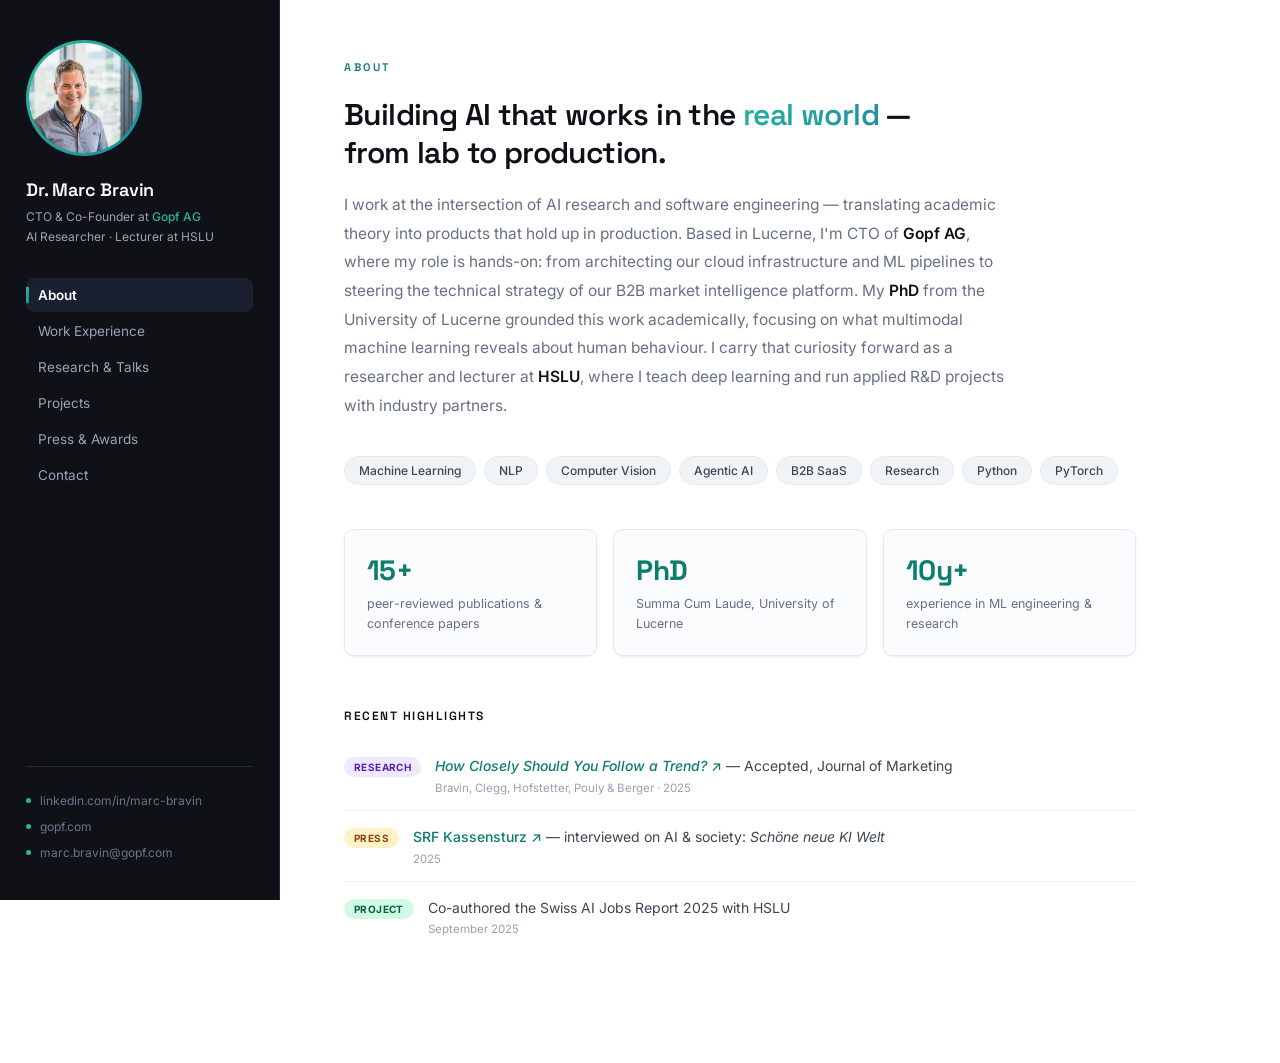
==== commit 3081b3cf: "feat: update publications and teaching section - JoM paper accepted; moved to Journal Articles, titl" ====
--- a/index.html
+++ b/index.html
@@ -85,6 +85,13 @@
   <div class="recent-section">
     <h3>Recent Highlights</h3>
     <div class="recent-item">
+      <span class="recent-tag tag-research">Research</span>
+      <div>
+        <div class="item-text"><a href="https://papers.ssrn.com/sol3/papers.cfm?abstract_id=5117564" target="_blank" rel="noopener noreferrer"><em>How Closely Should You Follow a Trend?</em> ↗</a> — Accepted, Journal of Marketing</div>
+        <div class="item-date">Bravin, Clegg, Hofstetter, Pouly &amp; Berger · 2025</div>
+      </div>
+    </div>
+    <div class="recent-item">
       <span class="recent-tag tag-press">Press</span>
       <div>
         <div class="item-text"><a href="https://medien.srf.ch/-/-kassensturz-schone-neue-ki-welt-hohere-preise-und-weniger-jobs-" target="_blank" rel="noopener noreferrer">SRF Kassensturz ↗</a> — interviewed on AI &amp; society: <em>Schöne neue KI Welt</em></div>
@@ -98,13 +105,6 @@
         <div class="item-date">September 2025</div>
       </div>
     </div>
-    <div class="recent-item">
-      <span class="recent-tag tag-research">Research</span>
-      <div>
-        <div class="item-text"><a href="https://papers.ssrn.com/sol3/papers.cfm?abstract_id=5117564" target="_blank" rel="noopener noreferrer"><em>How to Follow Social Media Trends?</em> ↗</a> — Conditional Accept, Journal of Marketing</div>
-        <div class="item-date">Bravin, Clegg, Hofstetter, Pouly &amp; Berger · 2025</div>
-      </div>
-    </div>
   </div>
 </main>
 
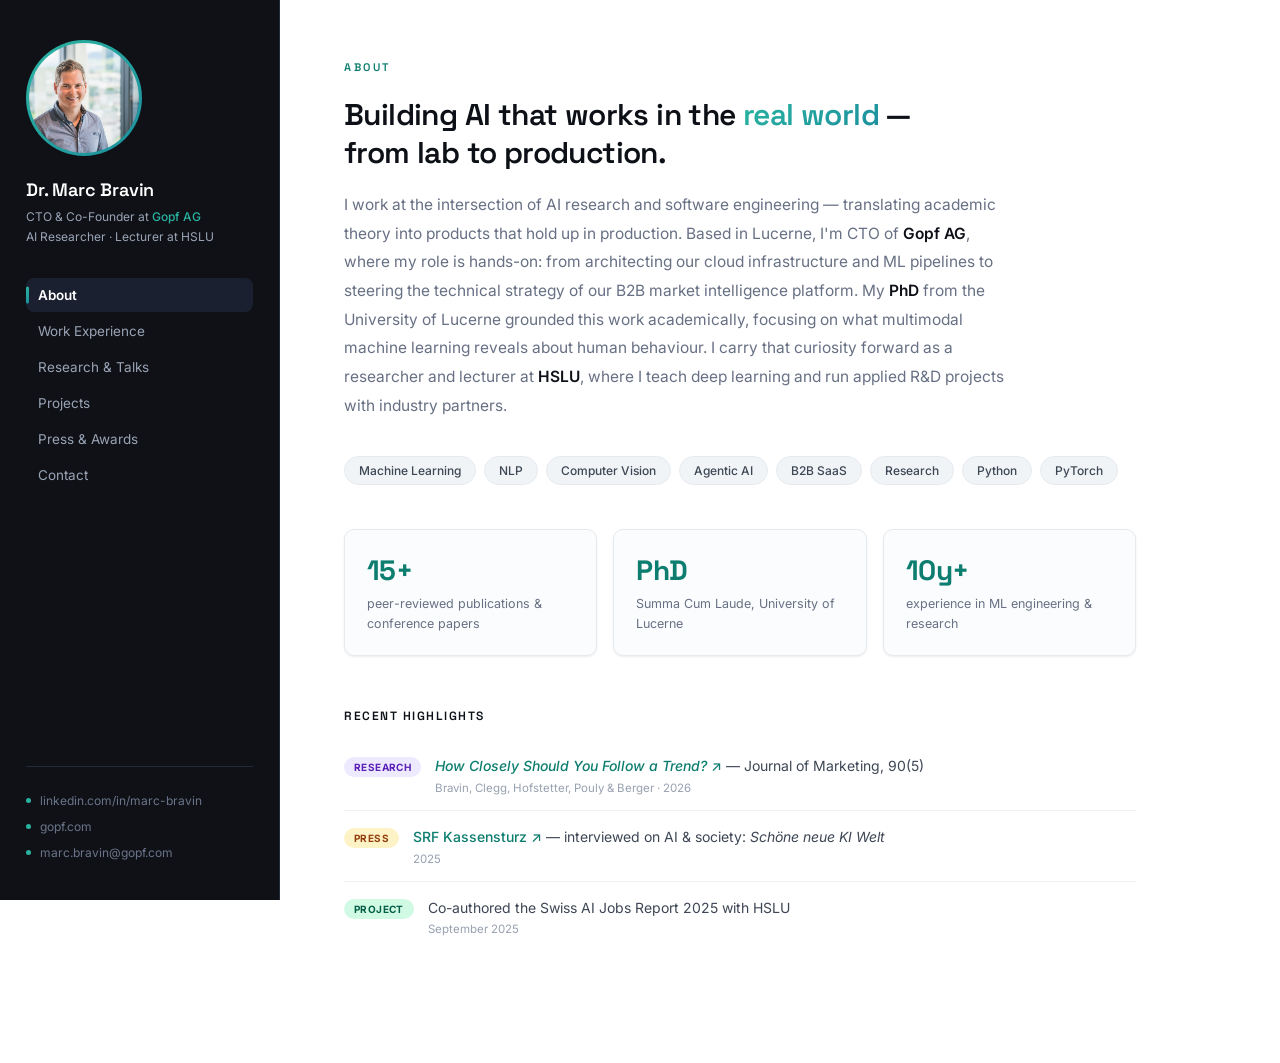
==== commit ba1d9078: "feat: update trend paper to published Journal of Marketing citation Paper now published as Journal o" ====
--- a/index.html
+++ b/index.html
@@ -87,8 +87,8 @@
     <div class="recent-item">
       <span class="recent-tag tag-research">Research</span>
       <div>
-        <div class="item-text"><a href="https://papers.ssrn.com/sol3/papers.cfm?abstract_id=5117564" target="_blank" rel="noopener noreferrer"><em>How Closely Should You Follow a Trend?</em> ↗</a> — Accepted, Journal of Marketing</div>
-        <div class="item-date">Bravin, Clegg, Hofstetter, Pouly &amp; Berger · 2025</div>
+        <div class="item-text"><a href="https://doi.org/10.1177/00222429261466668" target="_blank" rel="noopener noreferrer"><em>How Closely Should You Follow a Trend?</em> ↗</a> — Journal of Marketing, 90(5)</div>
+        <div class="item-date">Bravin, Clegg, Hofstetter, Pouly &amp; Berger · 2026</div>
       </div>
     </div>
     <div class="recent-item">
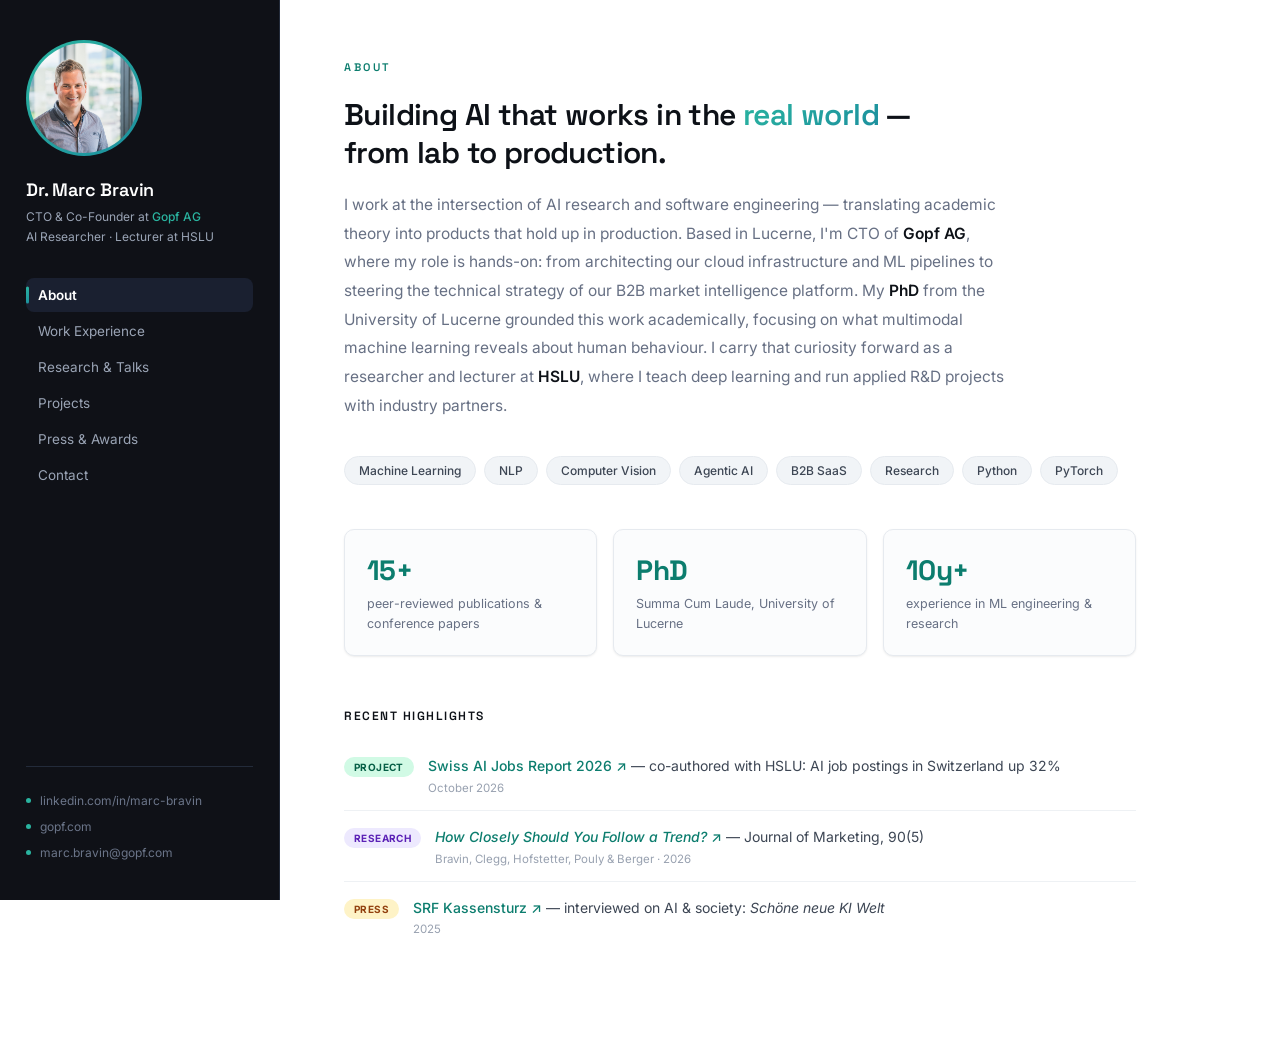
==== commit f91c9ebc: "feat: add Swiss AI Jobs Report 2026 to highlights and press" ====
--- a/index.html
+++ b/index.html
@@ -85,6 +85,13 @@
   <div class="recent-section">
     <h3>Recent Highlights</h3>
     <div class="recent-item">
+      <span class="recent-tag tag-project">Project</span>
+      <div>
+        <div class="item-text"><a href="https://www.hslu.ch/-/media/campus/common/files/dokumente/h/1-medienmitteilungen-und-news/2026/i/hslu-ai-job-report-2026.pdf?sc_lang=de-ch" target="_blank" rel="noopener noreferrer">Swiss AI Jobs Report 2026 ↗</a> — co-authored with HSLU: AI job postings in Switzerland up 32%</div>
+        <div class="item-date">October 2026</div>
+      </div>
+    </div>
+    <div class="recent-item">
       <span class="recent-tag tag-research">Research</span>
       <div>
         <div class="item-text"><a href="https://doi.org/10.1177/00222429261466668" target="_blank" rel="noopener noreferrer"><em>How Closely Should You Follow a Trend?</em> ↗</a> — Journal of Marketing, 90(5)</div>
@@ -98,13 +105,6 @@
         <div class="item-date">2025</div>
       </div>
     </div>
-    <div class="recent-item">
-      <span class="recent-tag tag-project">Project</span>
-      <div>
-        <div class="item-text">Co-authored the Swiss AI Jobs Report 2025 with HSLU</div>
-        <div class="item-date">September 2025</div>
-      </div>
-    </div>
   </div>
 </main>
 
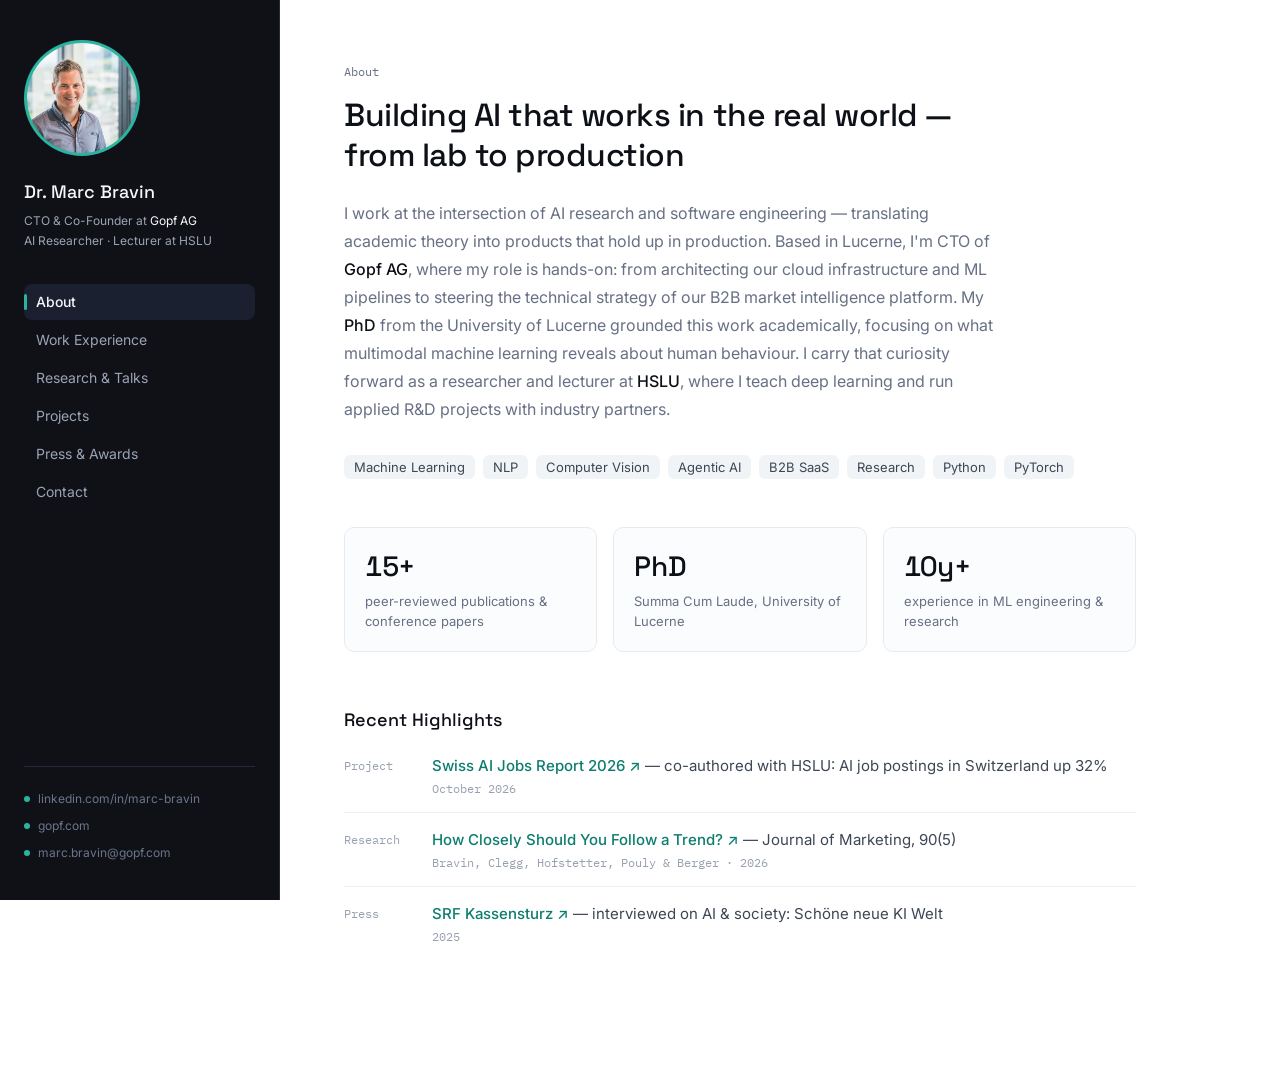
==== commit 64afa363: "style: polish pass on shared stylesheet - Remove teal gradients and gradient headline text; teal onl" ====
--- a/index.html
+++ b/index.html
@@ -7,7 +7,7 @@
   <meta name="description" content="Dr. Marc Bravin — CTO &amp; Co-Founder at Gopf AG, AI Researcher, and Lecturer at HSLU. Building AI that works in the real world.">
   <link rel="preconnect" href="https://fonts.googleapis.com">
   <link rel="preconnect" href="https://fonts.gstatic.com" crossorigin>
-  <link href="https://fonts.googleapis.com/css2?family=Inter:wght@400;500;600;700&family=Space+Grotesk:wght@400;500;600;700&display=swap" rel="stylesheet">
+  <link href="https://fonts.googleapis.com/css2?family=IBM+Plex+Mono:wght@400&family=Inter:wght@400;500&family=Space+Grotesk:wght@400;500&display=swap" rel="stylesheet">
   <link rel="stylesheet" href="assets/style.css">
 </head>
 <body>
@@ -40,8 +40,8 @@
   <p class="section-label">About</p>
 
   <h1 class="page-title">
-    Building AI that works in the <em>real world</em> —<br>
-    from lab to production.
+    Building AI that works in the real world —<br>
+    from lab to production
   </h1>
 
   <p class="lead">
--- a/assets/style.css
+++ b/assets/style.css
@@ -4,7 +4,6 @@
   --accent: #2ab4a0;            /* decorative fills, borders, dots */
   --accent-ink: #0c7d6e;        /* teal for TEXT — meets 4.5:1 on light bg */
   --accent-soft: #e9f9f5;
-  --accent-grad: linear-gradient(135deg, #2ab4a0 0%, #1c8f9e 100%);
 
   /* Surfaces */
   --bg: #ffffff;
@@ -35,6 +34,7 @@
   --r-md: 10px;
   --r-lg: 14px;
   --r-pill: 999px;
+  --r-xs: 6px;
 
   /* Shadows */
   --shadow-sm: 0 1px 2px rgba(13, 17, 23, .04), 0 1px 3px rgba(13, 17, 23, .05);
@@ -43,6 +43,7 @@
   /* Fonts */
   --font-body: 'Inter', -apple-system, BlinkMacSystemFont, 'Segoe UI', Helvetica, Arial, sans-serif;
   --font-display: 'Space Grotesk', var(--font-body);
+  --font-mono: 'IBM Plex Mono', ui-monospace, SFMono-Regular, Menlo, monospace;
 
   /* Motion */
   --ease: cubic-bezier(0.22, 1, 0.36, 1);
@@ -76,6 +77,7 @@
 
 /* ===== UTILITIES ===== */
 .mt-section { margin-top: 48px; }
+.section-label.mt-section { margin-top: 56px; }
 .meta-note { color: var(--text-faint); font-size: 0.85em; font-weight: 400; }
 .accent-ink { color: var(--accent-ink); }
 
@@ -89,7 +91,7 @@
   top: 0; left: 0; bottom: 0;
   display: flex;
   flex-direction: column;
-  padding: 40px 26px;
+  padding: 40px 24px;
   overflow-y: auto;
   z-index: 100;
   border-right: 1px solid var(--sb-border);
@@ -100,9 +102,9 @@
   height: 116px;
   border-radius: 50%;
   padding: 3px;
-  background: var(--accent-grad);
+  background: var(--accent);
   overflow: hidden;
-  margin-bottom: 22px;
+  margin-bottom: 24px;
   flex-shrink: 0;
 }
 .sidebar-photo img {
@@ -115,35 +117,35 @@
 .sidebar h1 {
   font-family: var(--font-display);
   font-size: 18px;
-  font-weight: 600;
-  letter-spacing: -0.01em;
-  color: #fff;
-  margin-bottom: 6px;
+  font-weight: 500;
+  color: var(--sb-text);
+  margin-bottom: 8px;
 }
 .sidebar .subtitle {
   font-size: 12px;
   color: var(--sb-muted);
   line-height: 1.7;
-  margin-bottom: 30px;
-}
-.sidebar .subtitle span { color: var(--accent); font-weight: 500; }
+  margin-bottom: 32px;
+}
+.sidebar .subtitle span { color: var(--sb-text); }
 
 /* ===== NAV ===== */
 nav { display: flex; flex-direction: column; gap: 2px; }
 nav a {
   position: relative;
   display: block;
-  padding: 9px 12px;
+  padding: 8px 12px;
   border-radius: var(--r-sm);
-  font-size: 13.5px;
+  font-size: 14px;
+  line-height: 20px;
   color: var(--sb-muted);
   transition: background var(--t-fast) var(--ease), color var(--t-fast) var(--ease);
 }
-nav a:hover { background: var(--sb-surface); color: #fff; }
+nav a:hover { background: var(--sb-surface); color: var(--sb-text); }
 nav a.active {
   background: var(--sb-surface);
-  color: #fff;
-  font-weight: 600;
+  color: var(--sb-text);
+  font-weight: 500;
 }
 nav a.active::before {
   content: '';
@@ -151,32 +153,32 @@
   left: 0; top: 50%;
   transform: translateY(-50%);
   width: 3px;
-  height: 17px;
-  border-radius: var(--r-pill);
-  background: var(--accent-grad);
+  height: 16px;
+  border-radius: 2px;
+  background: var(--accent);
 }
 
 /* ===== SIDEBAR LINKS ===== */
 .sidebar-links {
   margin-top: auto;
-  padding-top: 26px;
+  padding-top: 24px;
   border-top: 1px solid var(--sb-border);
   display: flex;
   flex-direction: column;
-  gap: 11px;
+  gap: 12px;
 }
 .sidebar-links a {
   font-size: 12px;
   color: var(--sb-faint);
   display: flex;
   align-items: center;
-  gap: 9px;
+  gap: 8px;
   transition: color var(--t-fast) var(--ease);
 }
-.sidebar-links a:hover { color: var(--accent); }
+.sidebar-links a:hover { color: var(--sb-text); }
 .dot {
-  width: 5px;
-  height: 5px;
+  width: 6px;
+  height: 6px;
   border-radius: 50%;
   background: var(--accent);
   flex-shrink: 0;
@@ -186,62 +188,46 @@
 .main {
   margin-left: 280px;
   flex: 1;
-  padding: 60px 64px;
+  padding: 64px;
   max-width: 920px;
 }
 
 /* ===== TYPOGRAPHY ===== */
 .section-label {
-  font-family: var(--font-display);
-  font-size: 11px;
-  font-weight: 600;
-  letter-spacing: 2.5px;
-  color: var(--accent-ink);
-  text-transform: uppercase;
-  margin-bottom: 22px;
+  font-family: var(--font-mono);
+  font-size: 12px;
+  color: var(--text-muted);
+  margin-bottom: 16px;
 }
 .page-title {
   font-family: var(--font-display);
-  font-size: 30px;
-  font-weight: 600;
-  letter-spacing: -0.02em;
+  font-size: 32px;
+  font-weight: 500;
+  letter-spacing: -0.015em;
   color: var(--text-strong);
   line-height: 1.25;
-  margin-bottom: 20px;
+  margin-bottom: 24px;
 }
 .page-title em {
   font-style: normal;
-  background: var(--accent-grad);
-  -webkit-background-clip: text;
-  background-clip: text;
-  -webkit-text-fill-color: transparent;
-  color: var(--accent-ink);
 }
 .lead {
-  font-size: 15.5px;
+  font-size: 16px;
   color: var(--text-muted);
-  line-height: 1.85;
-  margin-bottom: 36px;
+  line-height: 1.75;
+  margin-bottom: 32px;
   max-width: 660px;
 }
-.lead strong { color: var(--text-strong); font-weight: 600; }
+.lead strong { color: var(--text-strong); font-weight: 500; }
 
 /* ===== BADGES ===== */
-.badges { display: flex; flex-wrap: wrap; gap: 8px; margin-bottom: 44px; }
+.badges { display: flex; flex-wrap: wrap; gap: 8px; margin-bottom: 48px; }
 .badge {
   background: var(--surface-2);
-  border: 1px solid var(--border);
   color: var(--text);
-  padding: 6px 14px;
-  border-radius: var(--r-pill);
-  font-size: 12px;
-  font-weight: 500;
-  transition: border-color var(--t-fast) var(--ease), color var(--t-fast) var(--ease), background var(--t-fast) var(--ease);
-}
-.badge:hover {
-  border-color: var(--accent);
-  color: var(--accent-ink);
-  background: var(--accent-soft);
+  padding: 4px 10px;
+  border-radius: var(--r-xs);
+  font-size: 13px;
 }
 
 /* ===== HIGHLIGHT CARDS ===== */
@@ -249,88 +235,76 @@
   display: grid;
   grid-template-columns: repeat(3, 1fr);
   gap: 16px;
-  margin-bottom: 52px;
+  margin-bottom: 56px;
 }
 .highlight-card {
   background: var(--surface);
   border: 1px solid var(--border);
   border-radius: var(--r-md);
-  padding: 22px;
-  box-shadow: var(--shadow-sm);
-  transition: transform var(--t-med) var(--ease), box-shadow var(--t-med) var(--ease), border-color var(--t-med) var(--ease);
-}
-.highlight-card:hover {
-  transform: translateY(-3px);
-  box-shadow: var(--shadow-md);
-  border-color: var(--accent);
+  padding: 20px;
 }
 .highlight-card .num {
   font-family: var(--font-display);
   font-size: 28px;
-  font-weight: 700;
-  letter-spacing: -0.02em;
-  color: var(--accent-ink);
-  margin-bottom: 6px;
+  font-weight: 500;
+  letter-spacing: -0.01em;
+  font-variant-numeric: tabular-nums;
+  color: var(--text-strong);
+  margin-bottom: 8px;
 }
 .highlight-card .desc {
-  font-size: 12.5px;
+  font-size: 13px;
   color: var(--text-muted);
-  line-height: 1.55;
+  line-height: 1.5;
 }
 
 /* ===== RECENT HIGHLIGHTS ===== */
-.recent-section { margin-bottom: 52px; }
+.recent-section { margin-bottom: 56px; }
 .recent-section h3 {
   font-family: var(--font-display);
-  font-size: 12px;
-  font-weight: 600;
-  color: var(--text-strong);
-  letter-spacing: 1.5px;
-  text-transform: uppercase;
-  margin-bottom: 16px;
+  font-size: 18px;
+  font-weight: 500;
+  color: var(--text-strong);
+  margin-bottom: 8px;
 }
 .recent-item {
   display: flex;
   align-items: flex-start;
-  gap: 14px;
-  padding: 15px 0;
+  gap: 16px;
+  padding: 16px 0;
   border-bottom: 1px solid var(--border-subtle);
 }
 .recent-item:last-child { border-bottom: none; }
 .recent-tag {
-  font-size: 10px;
-  font-weight: 700;
-  letter-spacing: 0.4px;
-  text-transform: uppercase;
-  padding: 4px 10px;
-  border-radius: var(--r-pill);
+  font-family: var(--font-mono);
+  font-size: 12px;
+  line-height: 22px;
+  color: var(--text-faint);
+  width: 72px;
   white-space: nowrap;
-  margin-top: 2px;
   flex-shrink: 0;
 }
-.tag-press { background: #fef3c7; color: #92400e; }
-.tag-research { background: #ede9fe; color: #5b21b6; }
-.tag-project { background: #d1fae5; color: #065f46; }
-.recent-item .item-text { font-size: 14px; color: var(--text); line-height: 1.55; }
+.recent-item .item-text { font-size: 15px; color: var(--text); line-height: 22px; }
 .recent-item .item-text a { color: var(--accent-ink); font-weight: 500; }
 .recent-item .item-text a:hover { text-decoration: underline; }
-.recent-item .item-date { font-size: 11.5px; color: var(--text-faint); margin-top: 4px; }
+.recent-item .item-text em { font-style: normal; }
+.recent-item .item-date { font-family: var(--font-mono); font-size: 12px; color: var(--text-faint); margin-top: 4px; }
 
 /* ===== TIMELINE (Work Experience) ===== */
 .timeline { display: flex; flex-direction: column; gap: 0; }
 .timeline-item {
   display: flex;
   gap: 24px;
-  padding-bottom: 36px;
+  padding-bottom: 40px;
   position: relative;
 }
 .timeline-item::before {
   content: '';
   position: absolute;
-  left: 11px;
-  top: 22px;
+  left: 11.5px;
+  top: 24px;
   bottom: 0;
-  width: 2px;
+  width: 1px;
   background: var(--border);
 }
 .timeline-item:last-child::before { display: none; }
@@ -347,27 +321,25 @@
 .timeline-dot.active {
   border-color: var(--accent);
   background: var(--accent);
-  box-shadow: 0 0 0 4px var(--accent-soft);
 }
 .timeline-body { flex: 1; }
 .timeline-role {
   font-family: var(--font-display);
   font-size: 16px;
-  font-weight: 600;
-  letter-spacing: -0.01em;
-  color: var(--text-strong);
-  margin-bottom: 3px;
+  font-weight: 500;
+  color: var(--text-strong);
+  margin-bottom: 4px;
 }
 .timeline-company {
-  font-size: 13px;
-  color: var(--accent-ink);
-  font-weight: 600;
-  margin-bottom: 3px;
+  font-size: 14px;
+  color: var(--text);
+  margin-bottom: 4px;
 }
 .timeline-date {
+  font-family: var(--font-mono);
   font-size: 12px;
   color: var(--text-faint);
-  margin-bottom: 10px;
+  margin-bottom: 12px;
 }
 .timeline-body ul {
   padding-left: 16px;
@@ -375,83 +347,66 @@
   flex-direction: column;
   gap: 6px;
 }
-.timeline-body li { font-size: 13.5px; color: var(--text-muted); line-height: 1.6; }
-.timeline-body li::marker { color: var(--accent); }
+.timeline-body li { font-size: 14px; color: var(--text-muted); line-height: 1.6; }
+.timeline-body li::marker { color: var(--text-faint); }
 
 /* ===== SECTION TITLES (unified: publications + press) ===== */
-.pub-section, .press-section { margin-bottom: 40px; }
+.pub-section, .press-section { margin-bottom: 48px; }
 .pub-section-title, .press-section-title {
   font-family: var(--font-display);
-  font-size: 12px;
-  font-weight: 600;
-  letter-spacing: 1.5px;
-  text-transform: uppercase;
-  color: var(--text-strong);
-  margin-bottom: 18px;
-  padding-bottom: 10px;
-  position: relative;
+  font-size: 18px;
+  font-weight: 500;
+  color: var(--text-strong);
+  margin-bottom: 8px;
+  padding-bottom: 12px;
   border-bottom: 1px solid var(--border);
-}
-.pub-section-title::after, .press-section-title::after {
-  content: '';
-  position: absolute;
-  left: 0; bottom: -1px;
-  width: 40px;
-  height: 2px;
-  border-radius: var(--r-pill);
-  background: var(--accent-grad);
 }
 
 /* ===== PUBLICATIONS ===== */
 .featured-paper {
-  background: var(--accent-soft);
-  border: 1px solid var(--accent);
+  background: var(--bg);
+  border: 1px solid var(--border);
+  border-left: 3px solid var(--accent);
   border-radius: var(--r-md);
-  padding: 22px;
-  margin-bottom: 32px;
-  box-shadow: var(--shadow-sm);
+  padding: 24px;
+  margin: 16px 0 24px;
 }
 .featured-paper .paper-badge {
-  display: inline-block;
-  background: var(--accent-grad);
-  color: #fff;
-  font-size: 10px;
-  font-weight: 700;
-  letter-spacing: 1px;
-  text-transform: uppercase;
-  padding: 4px 11px;
-  border-radius: var(--r-pill);
+  display: block;
+  font-family: var(--font-mono);
+  font-size: 12px;
+  color: var(--accent-ink);
   margin-bottom: 12px;
 }
 .featured-paper .paper-title {
   font-family: var(--font-display);
-  font-size: 16px;
-  font-weight: 600;
+  font-size: 18px;
+  font-weight: 500;
   color: var(--text-strong);
   line-height: 1.4;
-  margin-bottom: 7px;
+  margin-bottom: 8px;
 }
 .featured-paper .paper-authors {
-  font-size: 12.5px;
+  font-size: 13px;
   color: var(--text-muted);
   margin-bottom: 8px;
 }
-.featured-paper .paper-meta { font-size: 12px; color: var(--text); }
+.featured-paper .paper-meta { font-size: 13px; color: var(--text); line-height: 1.6; }
 .featured-paper .paper-meta a { color: var(--accent-ink); font-weight: 500; text-decoration: underline; }
 .pub-entry {
-  padding: 15px 0;
+  padding: 16px 0;
   border-bottom: 1px solid var(--border-subtle);
 }
 .pub-entry:last-child { border-bottom: none; }
 .pub-entry .pub-title {
-  font-size: 14px;
-  font-weight: 600;
-  color: var(--text-strong);
+  font-size: 15px;
+  font-weight: 500;
+  color: var(--text-strong);
+  line-height: 1.45;
   margin-bottom: 4px;
-  font-style: italic;
-}
-.pub-entry .pub-authors { font-size: 12.5px; color: var(--text-muted); margin-bottom: 3px; }
-.pub-entry .pub-venue { font-size: 12px; color: var(--text-faint); }
+}
+.pub-entry .pub-authors { font-size: 13px; color: var(--text-muted); margin-bottom: 4px; }
+.pub-entry .pub-venue { font-family: var(--font-mono); font-size: 12px; color: var(--text-faint); }
 
 /* ===== TABLES (teaching / awards) ===== */
 .table-wrap {
@@ -460,21 +415,18 @@
   border: 1px solid var(--border);
   border-radius: var(--r-md);
 }
-table { width: 100%; border-collapse: collapse; font-size: 13.5px; }
+table { width: 100%; border-collapse: collapse; font-size: 14px; }
 thead th {
   text-align: left;
-  font-family: var(--font-display);
-  font-size: 10px;
-  font-weight: 600;
-  letter-spacing: 1px;
-  text-transform: uppercase;
-  color: var(--text-faint);
-  padding: 12px 14px;
+  font-size: 12px;
+  font-weight: 500;
+  color: var(--text-muted);
+  padding: 12px 16px;
   background: var(--surface);
   border-bottom: 1px solid var(--border);
 }
 tbody td {
-  padding: 13px 14px;
+  padding: 12px 16px;
   border-bottom: 1px solid var(--border-subtle);
   color: var(--text);
   vertical-align: top;
@@ -488,7 +440,7 @@
   display: grid;
   grid-template-columns: repeat(2, 1fr);
   gap: 20px;
-  margin-bottom: 52px;
+  margin-bottom: 56px;
 }
 .project-card {
   background: var(--surface);
@@ -496,36 +448,27 @@
   border-radius: var(--r-lg);
   padding: 24px;
   overflow: hidden;
-  box-shadow: var(--shadow-sm);
-  transition: transform var(--t-med) var(--ease), box-shadow var(--t-med) var(--ease), border-color var(--t-med) var(--ease);
-}
-.project-card:hover {
-  transform: translateY(-4px);
-  box-shadow: var(--shadow-md);
-  border-color: var(--accent);
-}
+  transition: border-color var(--t-fast) var(--ease);
+}
+.project-card:hover { border-color: var(--text-faint); }
 .project-card .project-tag {
-  font-family: var(--font-display);
-  font-size: 10px;
-  font-weight: 600;
-  color: var(--accent-ink);
-  letter-spacing: 1px;
-  text-transform: uppercase;
-  margin-bottom: 10px;
+  font-family: var(--font-mono);
+  font-size: 12px;
+  color: var(--text-faint);
+  margin-bottom: 8px;
 }
 .project-card .project-title {
   font-family: var(--font-display);
-  font-size: 16px;
-  font-weight: 600;
-  letter-spacing: -0.01em;
-  color: var(--text-strong);
-  margin-bottom: 9px;
+  font-size: 18px;
+  font-weight: 500;
+  color: var(--text-strong);
+  margin-bottom: 8px;
   line-height: 1.35;
 }
 .project-card .project-desc {
-  font-size: 13px;
+  font-size: 14px;
   color: var(--text-muted);
-  line-height: 1.65;
+  line-height: 1.6;
 }
 .project-links {
   display: flex;
@@ -534,15 +477,15 @@
   margin-top: 16px;
 }
 .project-links a {
-  font-size: 11px;
-  font-weight: 600;
+  font-size: 13px;
+  font-weight: 500;
   color: var(--accent-ink);
-  border: 1px solid var(--accent);
-  padding: 4px 11px;
-  border-radius: var(--r-pill);
-  transition: background var(--t-fast) var(--ease), color var(--t-fast) var(--ease);
-}
-.project-links a:hover { background: var(--accent); color: #fff; }
+  border: 1px solid var(--border);
+  padding: 4px 10px;
+  border-radius: var(--r-xs);
+  transition: background var(--t-fast) var(--ease), border-color var(--t-fast) var(--ease);
+}
+.project-links a:hover { background: var(--accent-soft); border-color: var(--accent); }
 .project-card .project-image {
   height: 220px;
   margin: 20px -24px -24px -24px;
@@ -553,31 +496,29 @@
   height: 100%;
   object-fit: cover;
   display: block;
-  transition: transform 0.5s var(--ease);
-}
-.project-card:hover .project-image img { transform: scale(1.04); }
+}
 
 /* ===== PRESS ===== */
 .press-item {
   display: flex;
   align-items: flex-start;
-  gap: 18px;
-  padding: 14px 0;
+  gap: 16px;
+  padding: 16px 0;
   border-bottom: 1px solid var(--border-subtle);
 }
 .press-item:last-child { border-bottom: none; }
 .press-year {
-  font-family: var(--font-display);
-  font-size: 12px;
-  font-weight: 600;
-  color: var(--accent-ink);
+  font-family: var(--font-mono);
+  font-size: 12px;
+  line-height: 20px;
+  color: var(--text-faint);
+  font-variant-numeric: tabular-nums;
   min-width: 40px;
-  margin-top: 2px;
-}
-.press-outlet { font-size: 14px; font-weight: 600; color: var(--text-strong); margin-bottom: 3px; }
+}
+.press-outlet { font-size: 15px; line-height: 20px; font-weight: 500; color: var(--text-strong); margin-bottom: 4px; }
 .press-outlet a { color: var(--accent-ink); }
 .press-outlet a:hover { text-decoration: underline; }
-.press-topic { font-size: 13px; color: var(--text-muted); font-style: italic; }
+.press-topic { font-size: 14px; color: var(--text-muted); }
 
 /* ===== CONTACT ===== */
 .contact-grid {
@@ -599,13 +540,10 @@
 }
 .contact-item:hover { background: var(--surface-hover); }
 .contact-item .contact-label {
-  font-family: var(--font-display);
-  font-size: 11px;
-  font-weight: 600;
-  letter-spacing: 1px;
-  text-transform: uppercase;
+  font-family: var(--font-mono);
+  font-size: 12px;
   color: var(--text-faint);
-  min-width: 72px;
+  min-width: 80px;
 }
 .contact-item a { color: var(--accent-ink); font-weight: 500; }
 .contact-item a:hover { text-decoration: underline; }
@@ -613,17 +551,12 @@
 /* ===== ENTRANCE MOTION ===== */
 @media (prefers-reduced-motion: no-preference) {
   @keyframes fadeUp {
-    from { opacity: 0; transform: translateY(12px); }
+    from { opacity: 0; transform: translateY(8px); }
     to   { opacity: 1; transform: translateY(0); }
   }
-  .main > * { animation: fadeUp 0.5s var(--ease) both; }
-  .main > *:nth-child(1) { animation-delay: 0.02s; }
-  .main > *:nth-child(2) { animation-delay: 0.07s; }
-  .main > *:nth-child(3) { animation-delay: 0.12s; }
-  .main > *:nth-child(4) { animation-delay: 0.17s; }
-  .main > *:nth-child(5) { animation-delay: 0.22s; }
-  .main > *:nth-child(6) { animation-delay: 0.27s; }
-  .main > *:nth-child(n+7) { animation-delay: 0.3s; }
+  .main > * { animation: fadeUp 0.4s var(--ease) both; }
+  .main > *:nth-child(2) { animation-delay: 0.04s; }
+  .main > *:nth-child(n+3) { animation-delay: 0.08s; }
 }
 
 /* ===== RESPONSIVE ===== */
@@ -633,7 +566,7 @@
     position: static;
     width: 100%;
     min-width: 0;
-    padding: 22px 20px;
+    padding: 20px 16px;
     flex-direction: row;
     flex-wrap: wrap;
     align-items: center;
@@ -648,8 +581,8 @@
   nav a { padding: 7px 12px; }
   nav a.active::before { display: none; }
   .sidebar-links { display: none; }
-  .main { margin-left: 0; padding: 36px 22px; max-width: 100%; }
-  .page-title { font-size: 25px; }
+  .main { margin-left: 0; padding: 32px 16px; max-width: 100%; }
+  .page-title { font-size: 26px; }
   .highlights { grid-template-columns: 1fr; }
   .project-grid { grid-template-columns: 1fr; }
 }
